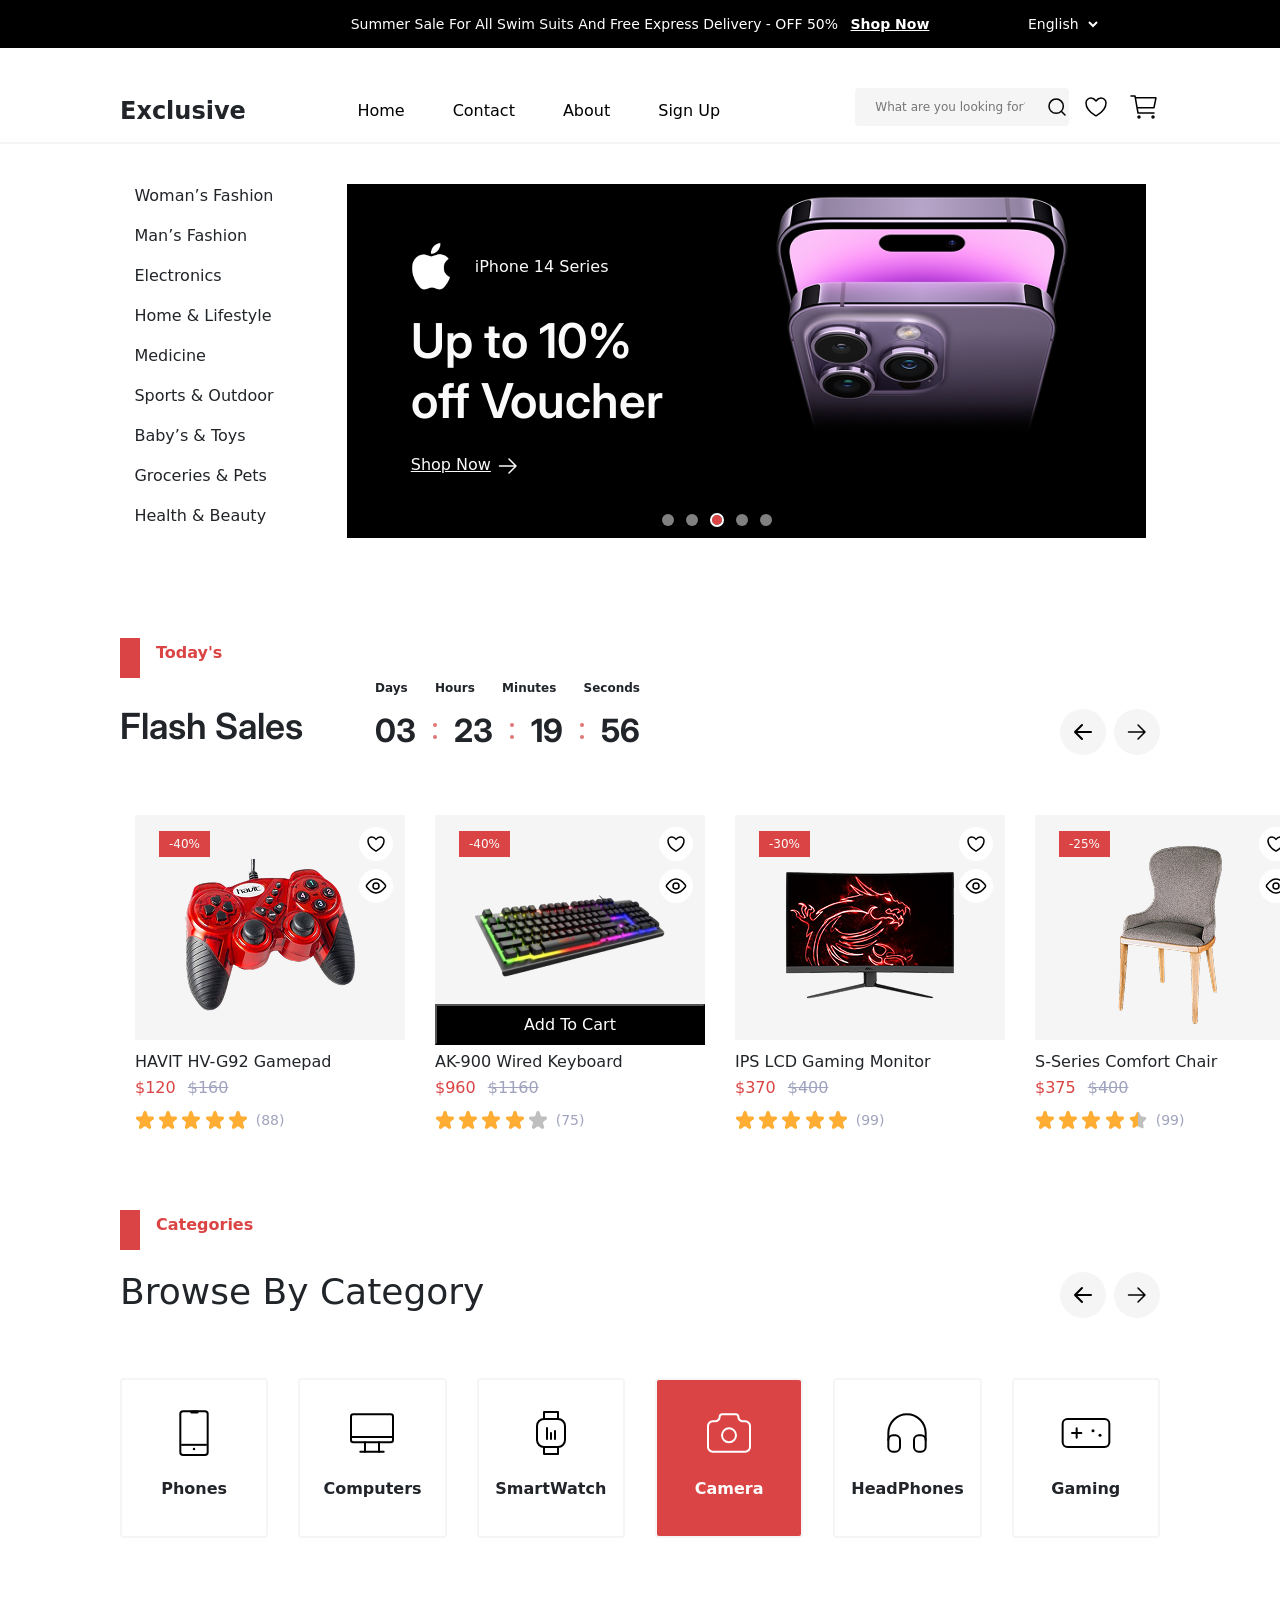
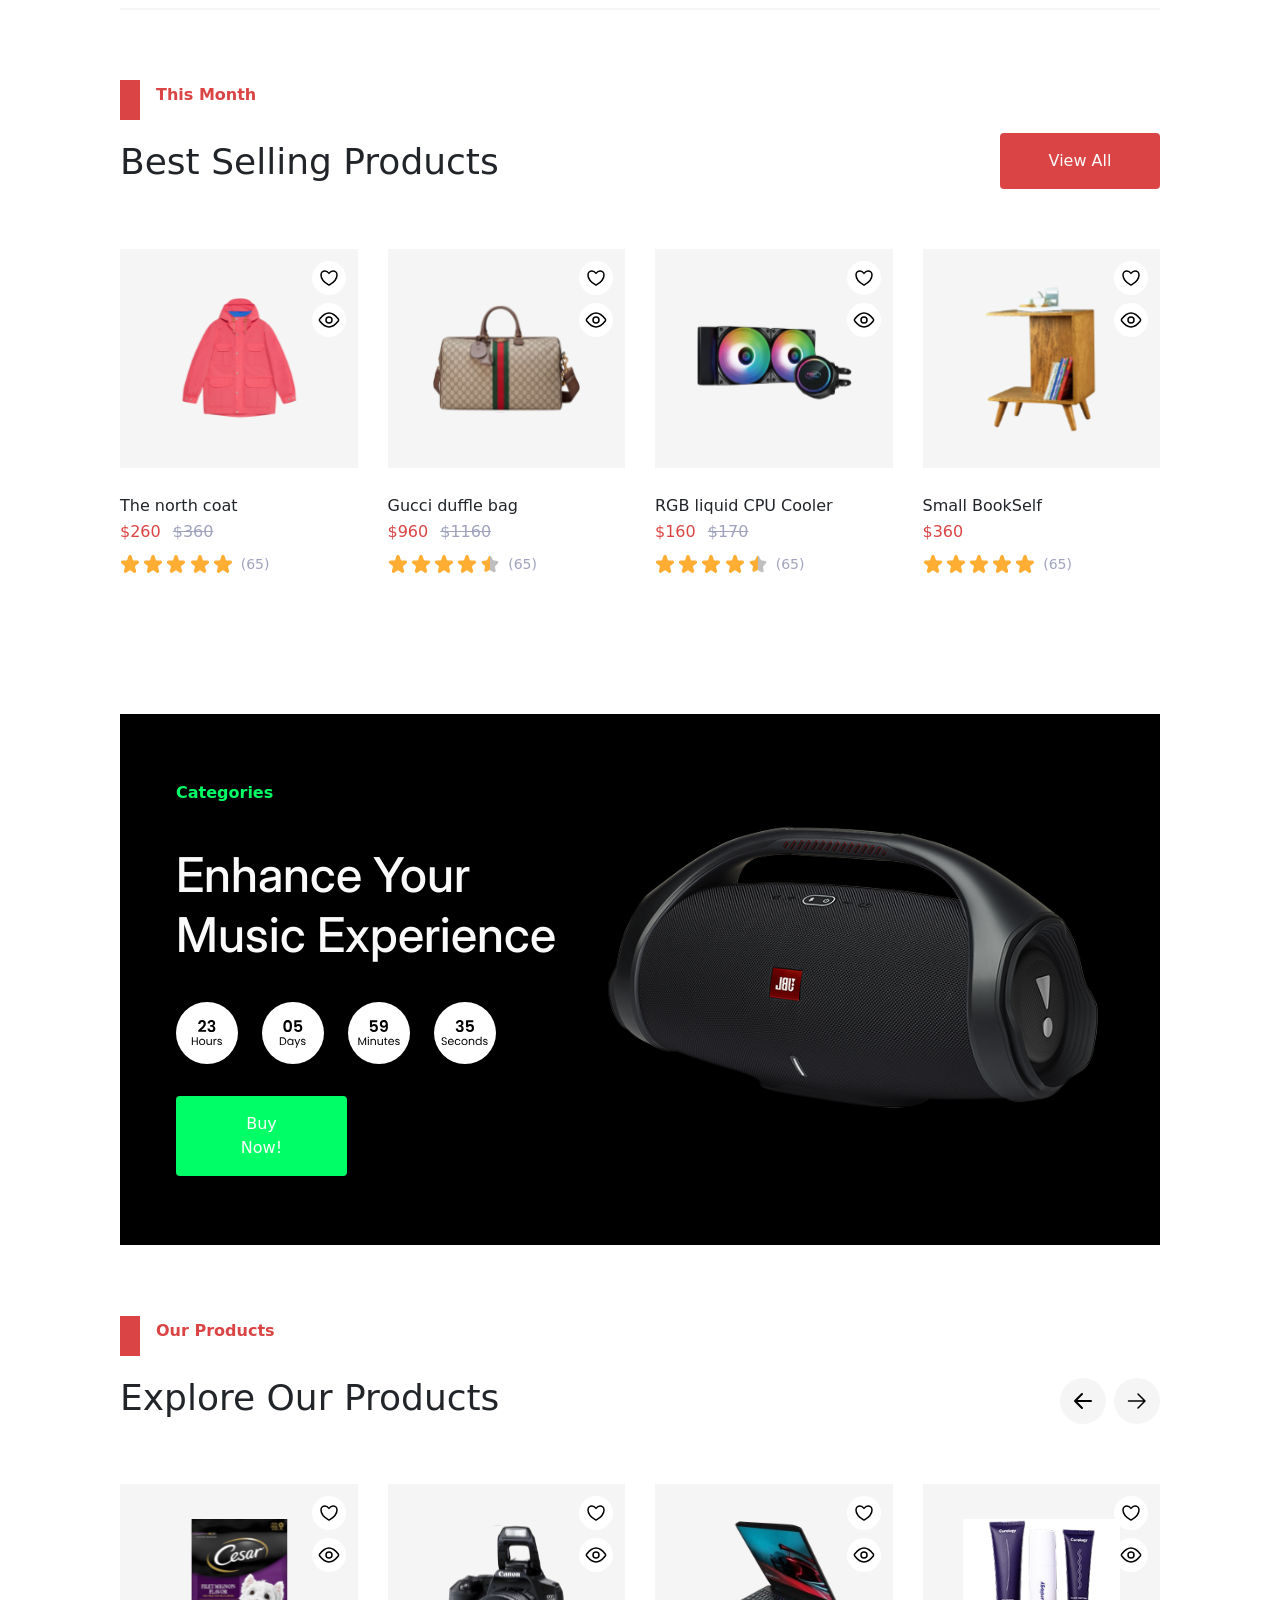
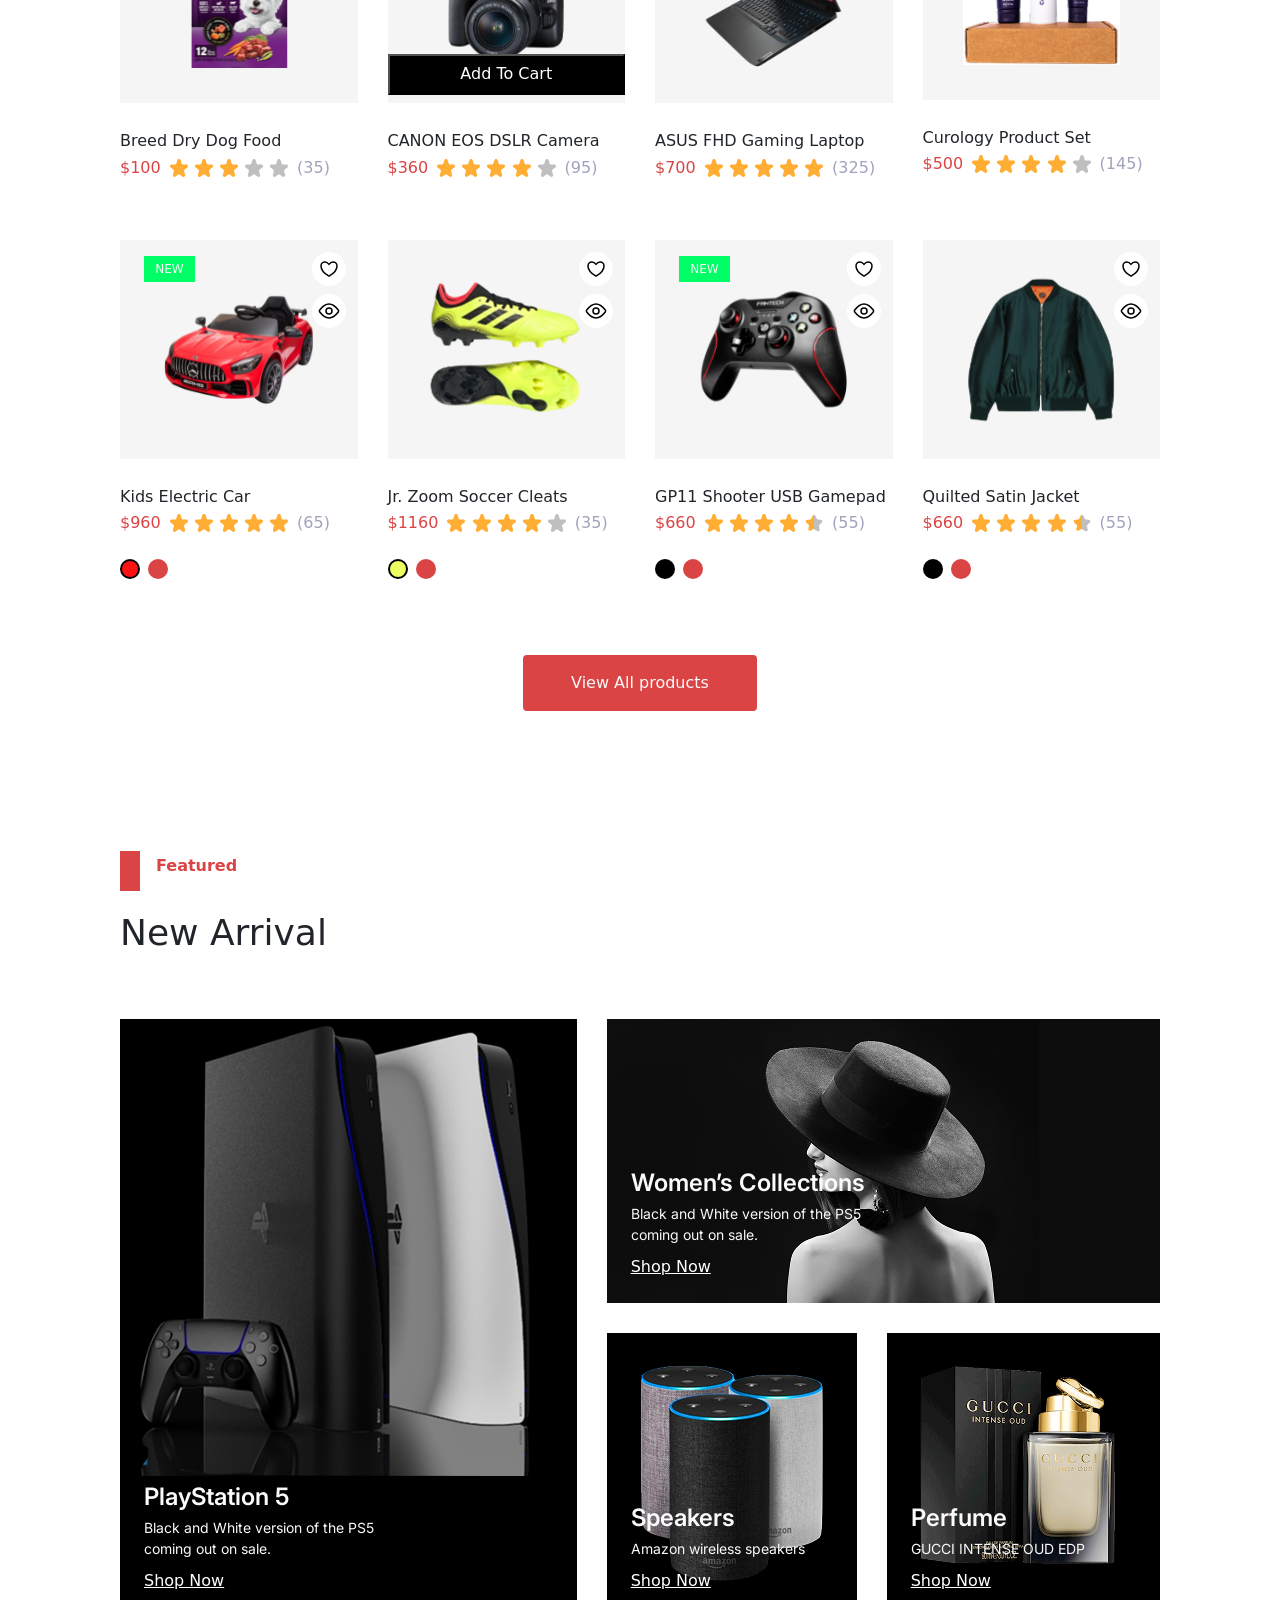
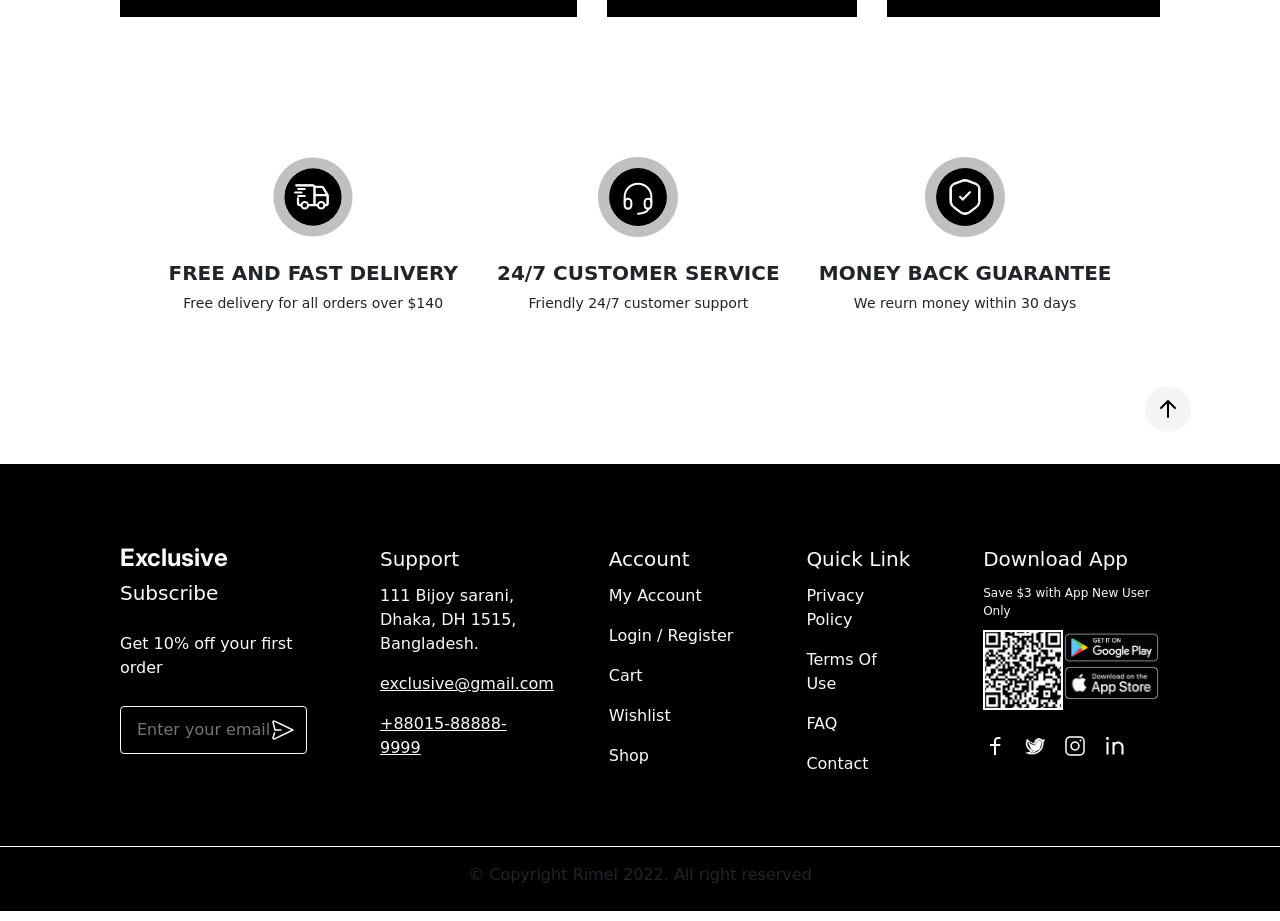
==== index.html @ bbfa6e8a "Init E-commerce Page" ====
<!DOCTYPE html>
<html lang="en">
<head>
  <meta charset="UTF-8">
  <meta name="viewport" content="width=device-width, initial-scale=1.0">
  <link rel="stylesheet" href="./styles/reset.css">
  <link rel="stylesheet" href="./styles/styles.css">
  <link rel="stylesheet" href="./styles/responsive.css">
   <link href="https://cdn.jsdelivr.net/npm/bootstrap@5.3.3/dist/css/bootstrap.min.css" rel="stylesheet" integrity="sha384-QWTKZyjpPEjISv5WaRU9OFeRpok6YctnYmDr5pNlyT2bRjXh0JMhjY6hW+ALEwIH" crossorigin="anonymous">
  <title>E-commerce</title>
</head>
<body>
  <!-- Header-->
 <header class="header">
  <!-- Header Box containing the promotion text and shop now link -->
 <div class="header__box">
  <p class="header__text">
    Summer Sale For All Swim Suits And Free Express Delivery - OFF 50% 
    <a href="#shopnow" class="hero__shop-now-link">Shop Now</a>
  </p>
</div>
<div class="dropdown">
    <select id="language-select" class="dropdown-select">
      <option value="english" selected>English</option>
      <option value="french">French</option>
      <option value="spanish">Spanish</option>
      <option value="german">German</option>
      <option value="italian">Italian</option>
    </select>
  </div>
   <!-- Header Bottom Box containing the navigation bar and buttons -->
  <div class="header__bottom-box">
     <!-- Navigation Bar with menu items -->
   <div class="navbar">
    <p class="navbar-header">Exclusive</p>
     <nav class="navbar__nav">
    <ul class="navbar__list">
      <li><a href="./index.html" class="navbar__link">Home</a></li>
      <li><a href="#contact" class="navbar__link">Contact</a></li>
     <li><a href="./about.html" class="navbar__link">About</a></li>
      <li><a href="#signup" class="navbar__link navbar__link--signup">Sign Up</a></li>
    </ul>
  </nav>
   </div>
   <!-- Nav Buttons (Search Bar, Wishlist, and Basket) -->
   <div class="nav-buttons">
  <div class="nav-buttons__search">
    <input type="text" placeholder="What are you looking for?" class="nav-buttons__search-input">
    <img src="./images/Home/search.svg" class="nav-buttons__search-icon" alt="search-icon" />
  </div>
  <div class="nav-buttons__icons">
   <a href="wishlist.html">
  <img src="./images/Home/Wishlist.svg" class="nav-buttons__wishlist-icon" alt="wishlist-icon" />
</a>
    <img src="./images/Home/basket.svg" class="nav-buttons__basket-icon" alt="basket-icon" />
  </div>
</div>
  </div>
  <!-- Dropdown Menu for mobile and ipad version -->
<div class="drop-menu">
 <ul class="navbar__list dropdown-list">
      <li><a href="#home" class="navbar__link dropdown-link">Home</a></li>
      <li><a href="#contact" class="navbar__link dropdown-link">Contact</a></li>
     <li><a href="about.html" class="navbar__link dropdown-link">About</a></li>
      <li><a href="#signup" class="navbar__link navbar__link--signup dropdown-link">Sign Up</a></li>
      <li><a href="wishlist.html">
  <img src="./images/Home/Wishlist.svg" class="nav-buttons__wishlist-icon" alt="wishlist-icon" />
</a></li>
    </ul>
</div>
</header>
<main>
    <!-- Hero Section -->
  <section class="hero-section">
     <!-- Sidebar with categories-Bootstrap -->
  <aside>
    <div class="categories-box">
<ul class="categories-list">
<li class="list-group-item"> Woman’s Fashion</li>
<li class="list-group-item">Man’s Fashion</li>
  <li class="list-group-item">Electronics</li>
  <li class="list-group-item">Home &amp; Lifestyle</li>
  <li class="list-group-item">Medicine</li>
   <li class="list-group-item">Sports &amp; Outdoor</li>
   <li class="list-group-item">Baby’s &amp; Toys</li>
    <li class="list-group-item">Groceries &amp; Pets</li>
    <li class="list-group-item">Health &amp; Beauty</li>
</ul>
</div>
  </aside>
   <!-- Hero Content-->
  <div class="hero-content">
     <!-- Hero Text Section -->
    <div class="hero-text">
      <div class="hero-subtitles">
        <img src="./images/Home/apple.svg" alt="apple" />
        <p>iPhone 14 Series</p>
      </div>
      <div class="hero-title">
        <h1>Up to 10% off Voucher</h1>
      </div>
      <div class="hero-button">
        <a href="#" class="shopping-link">Shop Now</a>
        <img src="./images/Home/write-arrow.svg" alt="right-arrow" />
      </div>
    </div>
     <!-- Hero Image Section -->
    <div class="hero-image">
      <img src="./images/Home/hero-img.png" alt="mobile-img" />
    </div>
    <img src="./images/Home/hero-icons.svg" alt="navigation-buttons"  class="hero-icons"/>
  </div>
  </section>
   <!-- flash-sales Section -->
<section class="flash-sales-section">
    <!-- Flash Sales Header Section -->
  <div class="flash-sales-header">
    <div class="section-titles">
<div class="section-title-box">
    <div class="section-title-elements">
      <div class="title-element-box">
      </div>
      <p>Today's</p>
    </div>
  </div>
<div class="flesh-section-title">
<h3>Flash Sales</h3>
 <!-- Timer Box -->
<div class="time-box">
  <ul class="time-set">
    <li>Days</li>
    <li>Hours</li>
    <li>Minutes</li>
    <li>Seconds</li>
  </ul>
   <!-- Countdown Numbers -->
  <div class="time-box-info-numbers">
  <div class="time-box-info-number">
    03
  </div>
  <div class="time-dots">
     <div class="dot"></div>
     <div class="dot"></div>
</div>
  <div class="time-box-info-number">
    23
  </div>
    <div class="time-dots">
     <div class="dot"></div>
     <div class="dot"></div>
</div>
  <div class="time-box-info-number">
    19
  </div>
    <div class="time-dots">
     <div class="dot"></div>
     <div class="dot"></div>
</div>
  <div class="time-box-info-number">
    56
  </div>
  </div>
</div>
  </div>
  </div>
   <!-- Navigation Buttons for Product Cards -->
  <div class="section-navigation">
    <div class="navigation-button">
      <img src="./images/Home/arrow-left.svg" alt="arrow-left" />
    </div>
    <div class="navigation-button">
      <img src="./images/Home/arrow-right.svg" alt="arrow-right" />
    </div>
  </div>
  </div>
  <!-- Flash Sales Product Cards -->
  <div class="flesh-sales-cards">
    <div class="wishlist-card">
      <div class="wishlist-images">
  <div class="card-icons">
        <img src="./images/Home/heart.svg" alt="heart-icon" />
        <img src="./images/Home/eye.svg" alt="eye-icon" />
      </div>
   <p class="card-label red-label">-40%</p>
      <img src="./images/Home/Gaming.png" alt="gamepad" class="wishlist-img"/>
    </div>
  <div class="card-text">
    <h5 class="product-name">HAVIT HV-G92 Gamepad</h5>
     <div class="product-prices">
          <p class="current-price">$120</p>
          <p class="old-price">$160</p>
        </div>
    <div class="rating-box">
          <div class="rating-stars">
          <img src="./images/Home/orange-star.svg" alt="orange-star" />
           <img src="./images/Home/orange-star.svg" alt="orange-star" />
            <img src="./images/Home/orange-star.svg" alt="orange-star" />
             <img src="./images/Home/orange-star.svg" alt="orange-star" />
              <img src="./images/Home/orange-star.svg" alt="orange-star" />
             </div>
             <div class="rating-num">
              <p>(88)</p>
             </div>
        </div>
  </div>
</div>
  <div class="wishlist-card">
          <div class="wishlist-images">
<div class="card-icons">
        <img src="./images/Home/heart.svg" alt="heart-icon" />
        <img src="./images/Home/eye.svg" alt="eye-icon" />
      </div>
      <p class="card-label red-label">-40%</p>
      <img src="./images/Home/keyboard.png" alt="keyboard" class="wishlist-img" />
      </div>
     <button class="card-button" type="button">Add To Cart</button>
  <div class="card-text">
    <h5 class="product-name">AK-900 Wired Keyboard</h5>
     <div class="product-prices">
          <p class="current-price">$960</p>
          <p class="old-price">$1160</p>
        </div>
    <div class="rating-box">
          <div class="rating-stars">
          <img src="./images/Home/orange-star.svg" alt="orange-star" />
           <img src="./images/Home/orange-star.svg" alt="orange-star" />
            <img src="./images/Home/orange-star.svg" alt="orange-star" />
             <img src="./images/Home/orange-star.svg" alt="orange-star" />
              <img src="./images/Home/grey-star.svg" alt="grey-star" />
             </div>
             <div class="rating-num">
              <p>(75)</p>
             </div>
        </div>
  </div>
</div>
  <div class="wishlist-card">
          <div class="wishlist-images">
<div class="card-icons">
        <img src="./images/Home/heart.svg" alt="heart-icon" />
        <img src="./images/Home/eye.svg" alt="eye-icon" />
      </div>
      <p class="card-label red-label">-30%</p>
      <img src="./images/Wishlist/tv.png" alt="tv" class="wishlist-img" />
      </div>
  <div class="card-text">
    <h5 class="product-name">IPS LCD Gaming Monitor </h5>
     <div class="product-prices">
          <p class="current-price">$370</p>
          <p class="old-price">$400</p>
        </div>
    <div class="rating-box">
          <div class="rating-stars">
          <img src="./images/Home/orange-star.svg" alt="orange-star" />
           <img src="./images/Home/orange-star.svg" alt="orange-star" />
            <img src="./images/Home/orange-star.svg" alt="orange-star" />
             <img src="./images/Home/orange-star.svg" alt="orange-star" />
              <img src="./images/Home/orange-star.svg" alt="orange-star" />  
             </div>
             <div class="rating-num">
              <p>(99)</p>
             </div>
        </div>
  </div>
</div>
<div class="wishlist-card">
          <div class="wishlist-images">
<div class="card-icons">
        <img src="./images/Home/heart.svg" alt="heart-icon" />
        <img src="./images/Home/eye.svg" alt="eye-icon" />
      </div>
      <p class="card-label red-label">-25%</p>
      <img src="./images/Home/chair.png" alt="chair" class="wishlist-img" />
      </div>
  <div class="card-text">
    <h5 class="product-name">S-Series Comfort Chair</h5>
     <div class="product-prices">
          <p class="current-price">$375</p>
          <p class="old-price">$400</p>
        </div>
    <div class="rating-box">
          <div class="rating-stars">
          <img src="./images/Home/orange-star.svg" alt="orange-star" />
           <img src="./images/Home/orange-star.svg" alt="orange-star" />
            <img src="./images/Home/orange-star.svg" alt="orange-star" />
             <img src="./images/Home/orange-star.svg" alt="orange-star" />
             <img src="./images/Home/star-half-filled.svg"  alt="half-orange"/>
             </div>
             <div class="rating-num">
              <p>(99)</p>
             </div>
        </div>
  </div>
</div>
 <div class="wishlist-card">
          <div class="wishlist-images">
<div class="card-icons">
        <img src="./images/Home/heart.svg" alt="heart-icon" />
        <img src="./images/Home/eye.svg" alt="eye-icon" />
      </div>
      <p class="card-label red-label">-25%</p>
      <img src="./images/Home/chair.png" alt="chair" class="wishlist-img" />
      </div>
  <div class="card-text">
    <h5 class="product-name">S-Series Comfort Chair</h5>
     <div class="product-prices">
          <p class="current-price">$375</p>
          <p class="old-price">$400</p>
        </div>
    <div class="rating-box">
          <div class="rating-stars">
          <img src="./images/Home/orange-star.svg" alt="orange-star" />
           <img src="./images/Home/orange-star.svg" alt="orange-star" />
            <img src="./images/Home/orange-star.svg" alt="orange-star" />
             <img src="./images/Home/orange-star.svg" alt="orange-star" />
             <img src="./images/Home/star-half-filled.svg"  alt="half-orange"/>
             </div>
             <div class="rating-num">
              <p>(99)</p>
             </div>
        </div>
  </div>
</div>
  </div>
</section>
<!-- Section categories  -->
<section class="categories section">
  <!-- Section Header -->
  <div class="section-header">
<div class="section-title-box">
    <div class="section-title-elements">
      <div class="title-element-box">
      </div>
      <p>Categories</p>
    </div>
    <h3>Browse By Category</h3>
  </div>
    <!-- Section Navigation-->
  <div class="section-navigation">
    <div class="navigation-button">
      <img src="./images/Home/arrow-left.svg" alt="arrow-left" />
    </div>
    <div class="navigation-button">
      <img src="./images/Home/arrow-right.svg" alt="arrow-right" />
    </div>
  </div>
  </div>
  <!-- Categories Container -->
  <div class="categories__container">
    <!-- Category Item: Phones -->
    <div class="categories__container-box">
      <img src="./images/Home/cellPhone.svg" alt="cellPhone" />
      <p>Phones</p>
    </div>
    <!-- Category Item: Computers -->
    <div class="categories__container-box">
      <img src="./images/Home/computer.svg" alt="computer" />
      <p>Computers</p>
    </div>
      <!-- Category Item: SmartWatch -->
    <div class="categories__container-box">
      <img src="./images/Home/smartWatch.svg" alt="SmartWatch" />
      <p>SmartWatch</p>
    </div>
     <!-- Category Item: Camera -->
    <div class="categories__container-box camera-box">
      <img src="./images/Home/camera.svg" alt="Camera" />
      <p>Camera</p>
    </div>
    <!-- Category Item: Headphones -->
    <div class="categories__container-box">
      <img src="./images/Home/headphone.svg" alt="HeadPhones" />
      <p>HeadPhones</p>
    </div>
      <!-- Category Item: Gaming -->
    <div class="categories__container-box">
      <img src="./images/Home/gamepad.svg" alt="Gaming" />
      <p>Gaming</p>
    </div>
  </div>
</section>
  <!-- Section Selling -->
<section class="selling-section section">
   <div class="section-header">
<div class="section-title-box">
    <div class="section-title-elements">
      <div class="title-element-box">
      </div>
      <p>This Month</p>
    </div>
    <h3>Best Selling Products</h3>
  </div>
    <!--Navigation of Section-->
  <div class="section-navigation">
   <button type="button" class="view-button button">View All</button>
  </div>
  </div>
    <!-- products-container -->
  <div class="products-container">
    <!-- products-card -->
    <div class="product-card">
      <div class="card-images">
      <div class="card-icons">
        <img src="./images/Home/heart.svg" alt="heart-icon" />
        <img src="./images/Home/eye.svg" alt="eye-icon" />
      </div>
      <img src="./images/Home/coat.svg" alt="red-coat" class="card-img"/>
      </div>
      <div class="card-text">
        <h5 class="product-name">The north coat</h5>
        <div class="product-prices">
          <p class="current-price">$260</p>
          <p class="old-price">$360</p>
        </div>
        <div class="rating-box">
          <div class="rating-stars">
          <img src="./images/Home/orange-star.svg" alt="orange-star" />
           <img src="./images/Home/orange-star.svg" alt="orange-star" />
            <img src="./images/Home/orange-star.svg" alt="orange-star" />
             <img src="./images/Home/orange-star.svg" alt="orange-star" />
              <img src="./images/Home/orange-star.svg" alt="orange-star" />
             </div>
             <div class="rating-num">
              <p>(65)</p>
             </div>
        </div>
      </div>
    </div>
    <!-- products-card -->
      <div class="product-card">
      <div class="card-images">
      <div class="card-icons">
        <img src="./images/Home/heart.svg" alt="heart-icon" />
        <img src="./images/Home/eye.svg" alt="eye-icon" />
      </div>
      <img src="./images/Home/bag.svg" alt="bag" class="card-img"/>
      </div>
      <div class="card-text">
        <h5 class="product-name">Gucci duffle bag</h5>
        <div class="product-prices">
          <p class="current-price">$960</p>
          <p class="old-price">$1160</p>
        </div>
        <div class="rating-box">
          <div class="rating-stars">
          <img src="./images/Home/orange-star.svg" alt="orange-star" />
           <img src="./images/Home/orange-star.svg" alt="orange-star" />
            <img src="./images/Home/orange-star.svg" alt="orange-star" />
             <img src="./images/Home/orange-star.svg" alt="orange-star" />
              <img src="./images/Home/star-half-filled.svg" alt="orange-star" />
             </div>
             <div class="rating-num">
              <p>(65)</p>
             </div>
        </div>
      </div>
    </div>
    <!-- products-card -->
      <div class="product-card">
      <div class="card-images">
      <div class="card-icons">
        <img src="./images/Home/heart.svg" alt="heart-icon" />
        <img src="./images/Home/eye.svg" alt="eye-icon" />
      </div>
      <img src="./images/Home/cooler.svg" alt="cooler" class="card-img"/>
      </div>
      <div class="card-text">
        <h5 class="product-name">RGB liquid CPU Cooler</h5>
        <div class="product-prices">
          <p class="current-price">$160</p>
          <p class="old-price">$170</p>
        </div>
        <div class="rating-box">
          <div class="rating-stars">
          <img src="./images/Home/orange-star.svg" alt="orange-star" />
           <img src="./images/Home/orange-star.svg" alt="orange-star" />
            <img src="./images/Home/orange-star.svg" alt="orange-star" />
             <img src="./images/Home/orange-star.svg" alt="orange-star" />
              <img src="./images/Home/star-half-filled.svg" alt="orange-star" />
             </div>
             <div class="rating-num">
              <p>(65)</p>
             </div>
        </div>
      </div>
    </div>
    <!-- products-card -->
      <div class="product-card">
      <div class="card-images">
      <div class="card-icons">
        <img src="./images/Home/heart.svg" alt="heart-icon" />
        <img src="./images/Home/eye.svg" alt="eye-icon" />
      </div>
      <img src="./images/Home/bookself.svg" alt="bookself" class="card-img"/>
      </div>
      <div class="card-text">
        <h5 class="product-name">Small BookSelf</h5>
        <div class="product-prices">
          <p class="current-price">$360</p>
        </div>
        <div class="rating-box">
          <div class="rating-stars">
          <img src="./images/Home/orange-star.svg" alt="orange-star" />
           <img src="./images/Home/orange-star.svg" alt="orange-star" />
            <img src="./images/Home/orange-star.svg" alt="orange-star" />
             <img src="./images/Home/orange-star.svg" alt="orange-star" />
              <img src="./images/Home/orange-star.svg" alt="orange-star" />
             </div>
             <div class="rating-num">
              <p>(65)</p>
             </div>
        </div>
      </div>
    </div>
  </div>
</section>
 <!-- Music Section -->
<section class="music-section section">
  <div class="music-box-content">
    <p>Categories</p>
    <h3>Enhance Your Music Experience</h3>
     <!-- Time -->
    <div class="time-container">
      <img src="./images/Home/hours.svg" alt="hours-icon" />
      <img src="./images/Home/days.svg" alt="days-icon" />
      <img src="./images/Home/minutes.svg" alt="minutes-icon" />
      <img src="./images/Home/seconds.svg" alt="seconds-icon" />
    </div>
    <button type="button" class="green-button button">Buy Now!</button>
  </div>
   <!-- Music Section image -->
  <div class="music-box-image">
      <img src="./images/Home/music.png" alt="music"/>
  </div>
</section>
 <!-- our-products-section-->
<section class="our-products-section section">
     <div class="section-header">
<div class="section-title-box">
    <div class="section-title-elements">
      <div class="title-element-box">
      </div>
      <p>Our Products</p>
    </div>
    <h3>Explore Our Products</h3>
  </div>
   <!-- Section Navigation-->
  <div class="section-navigation">
    <div class="navigation-button">
      <img src="./images/Home/arrow-left.svg" alt="arrow-left" />
    </div>
    <div class="navigation-button">
      <img src="./images/Home/arrow-right.svg" alt="arrow-right" />
    </div>
  </div>
  </div>
   <!-- Product Container-->
  <div class="products-container">
    <!-- Product Card-->
    <div class="product-card">
      <div class="card-images">
      <div class="card-icons">
        <img src="./images/Home/heart.svg" alt="heart-icon" />
        <img src="./images/Home/eye.svg" alt="eye-icon" />
      </div>
      <img src="./images/Home/cat-img.svg" alt="cat-img" class="card-img"/>
      </div>
      <div class="card-text">
        <h5 class="product-name">Breed Dry Dog Food</h5>
        <div class="card-info">
          <p class="current-price">$100</p>
        <div class="rating-box">
          <div class="rating-stars">
          <img src="./images/Home/orange-star.svg" alt="orange-star" />
           <img src="./images/Home/orange-star.svg" alt="orange-star" />
            <img src="./images/Home/orange-star.svg" alt="orange-star" />
             <img src="./images/Home/grey-star.svg" alt="grey-star" />
              <img src="./images/Home/grey-star.svg" alt="grey-star" />
             </div>
              <p class="product-rating-number">(35)</p>
        </div>
      </div>
      </div>
    </div>
     <!-- Product Card-->
     <div class="product-card camera-card">
      <div class="card-images">
      <div class="card-icons">
        <img src="./images/Home/heart.svg" alt="heart-icon" />
        <img src="./images/Home/eye.svg" alt="eye-icon" />
      </div>
      <img src="./images/Home/canon-camera.svg" alt="camera-img" class="card-img"/>
      </div>
        <button class="card-button" type="button">Add To Cart</button>
      <div class="card-text">
        <h5 class="product-name">CANON EOS DSLR Camera</h5>
        <div class="card-info">
          <p class="current-price">$360</p>
        <div class="rating-box">
          <div class="rating-stars">
          <img src="./images/Home/orange-star.svg" alt="orange-star" />
           <img src="./images/Home/orange-star.svg" alt="orange-star" />
            <img src="./images/Home/orange-star.svg" alt="orange-star" />
              <img src="./images/Home/orange-star.svg" alt="orange-star" />
              <img src="./images/Home/grey-star.svg" alt="grey-star" />
             </div>
              <p class="product-rating-number">(95)</p>
        </div>
      </div>
      </div>
    </div>
     <!-- Product Card-->
      <div class="product-card">
      <div class="card-images">
      <div class="card-icons">
        <img src="./images/Home/heart.svg" alt="heart-icon" />
        <img src="./images/Home/eye.svg" alt="eye-icon" />
      </div>
      <img src="./images/Home/asus-computer.svg" alt="asus-computer-img" class="card-img"/>
      </div>
      <div class="card-text">
        <h5 class="product-name">ASUS FHD Gaming Laptop</h5>
        <div class="card-info">
          <p class="current-price">$700</p>
        <div class="rating-box">
          <div class="rating-stars">
          <img src="./images/Home/orange-star.svg" alt="orange-star" />
           <img src="./images/Home/orange-star.svg" alt="orange-star" />
            <img src="./images/Home/orange-star.svg" alt="orange-star" />
           <img src="./images/Home/orange-star.svg" alt="orange-star" />
             <img src="./images/Home/orange-star.svg" alt="orange-star" />
             </div>
              <p class="product-rating-number">(325)</p>
        </div>
      </div>
      </div>
    </div>
     <!-- Product Card-->
    <div class="product-card">
      <div class="card-images">
      <div class="card-icons">
        <img src="./images/Home/heart.svg" alt="heart-icon" />
        <img src="./images/Home/eye.svg" alt="eye-icon" />
      </div>
      <img src="./images/Home/products-set.jpg" alt="products-set" class="card-img"/>
      </div>
      <div class="card-text">
        <h5 class="product-name">Curology Product Set </h5>
        <div class="card-info">
          <p class="current-price">$500</p>
        <div class="rating-box">
          <div class="rating-stars">
          <img src="./images/Home/orange-star.svg" alt="orange-star" />
           <img src="./images/Home/orange-star.svg" alt="orange-star" />
            <img src="./images/Home/orange-star.svg" alt="orange-star" />
               <img src="./images/Home/orange-star.svg" alt="orange-star" />
              <img src="./images/Home/grey-star.svg" alt="grey-star" />
             </div>
              <p class="product-rating-number">(145)</p>
        </div>
      </div>
      </div>
    </div>
     <!-- Product Card-->
  <div class="product-card">
      <div class="card-images">
      <div class="card-icons">
        <img src="./images/Home/heart.svg" alt="heart-icon" />
        <img src="./images/Home/eye.svg" alt="eye-icon" />
      </div>
      <div class="card-label">NEW</div>
      <img src="./images/Home/car.svg" alt="kids car" class="card-img"/>
      </div>
      <div class="card-text">
        <h5 class="product-name">Kids Electric Car </h5>
        <div class="card-info">
          <p class="current-price">$960</p>
        <div class="rating-box">
          <div class="rating-stars">
          <img src="./images/Home/orange-star.svg" alt="orange-star" />
           <img src="./images/Home/orange-star.svg" alt="orange-star" />
            <img src="./images/Home/orange-star.svg" alt="orange-star" />
               <img src="./images/Home/orange-star.svg" alt="orange-star" />
                <img src="./images/Home/orange-star.svg" alt="orange-star" />
             </div>
              <p class="product-rating-number">(65)</p>
        </div>
      </div>
      </div>
       <div class="card-circles">
<div class="primary-red-circle circle" ></div>
<div class="red-circle circle" ></div>
      </div>
    </div>
     <!-- Product Card-->
 <div class="product-card">
      <div class="card-images">
      <div class="card-icons">
        <img src="./images/Home/heart.svg" alt="heart-icon" />
        <img src="./images/Home/eye.svg" alt="eye-icon" />
      </div>
      <img src="./images/Home/boots.svg" alt="products-set" class="card-img"/>
      </div>
      <div class="card-text">
        <h5 class="product-name">Jr. Zoom Soccer Cleats </h5>
        <div class="card-info">
          <p class="current-price">$1160</p>
        <div class="rating-box">
          <div class="rating-stars">
          <img src="./images/Home/orange-star.svg" alt="orange-star" />
           <img src="./images/Home/orange-star.svg" alt="orange-star" />
            <img src="./images/Home/orange-star.svg" alt="orange-star" />
               <img src="./images/Home/orange-star.svg" alt="orange-star" />
              <img src="./images/Home/grey-star.svg" alt="grey-star" />
             </div>
              <p class="product-rating-number">(35)</p>
        </div>
      </div>
      </div>
       <div class="card-circles">
<div class="yellow-circle circle" ></div>
<div class="red-circle circle" ></div>
      </div>
    </div>
     <!-- Product Card-->
<div class="product-card">
      <div class="card-images">
      <div class="card-icons">
        <img src="./images/Home/heart.svg" alt="heart-icon" />
        <img src="./images/Home/eye.svg" alt="eye-icon" />
      </div>
        <div class="card-label">NEW</div>
      <img src="./images/Home/game-shooter.svg" alt="game-shooter" class="card-img"/>
      </div>
      <div class="card-text">
        <h5 class="product-name">GP11 Shooter USB Gamepad</h5>
        <div class="card-info">
          <p class="current-price">$660</p>
        <div class="rating-box">
          <div class="rating-stars">
          <img src="./images/Home/orange-star.svg" alt="orange-star" />
           <img src="./images/Home/orange-star.svg" alt="orange-star" />
            <img src="./images/Home/orange-star.svg" alt="orange-star" />
               <img src="./images/Home/orange-star.svg" alt="orange-star" />
              <img src="./images/Home/star-half-filled.svg" alt="half-orange-star" />
             </div>
              <p class="product-rating-number">(55)</p>
        </div>
      </div>
      </div>
      <div class="card-circles">
<div class="black-circle circle" ></div>
<div class="red-circle circle" ></div>
      </div> 
    </div>
       <!-- Product Card-->
 <div class="product-card">
      <div class="card-images">
      <div class="card-icons">
        <img src="./images/Home/heart.svg" alt="heart-icon" />
        <img src="./images/Home/eye.svg" alt="eye-icon" />
      </div>
      <img src="./images/Home/jacket.svg" alt="jacket" class="card-img"/>
      </div>
      <div class="card-text">
        <h5 class="product-name">Quilted Satin Jacket </h5>
        <div class="card-info">
          <p class="current-price">$660</p>
        <div class="rating-box">
          <div class="rating-stars">
          <img src="./images/Home/orange-star.svg" alt="orange-star" />
           <img src="./images/Home/orange-star.svg" alt="orange-star" />
            <img src="./images/Home/orange-star.svg" alt="orange-star" />
               <img src="./images/Home/orange-star.svg" alt="orange-star" />
              <img src="./images/Home/star-half-filled.svg" alt="halt-grey-star" />
             </div>
              <p class="product-rating-number">(55)</p>
        </div>
      </div>
      </div>
      <div class="card-circles">
<div class="black-circle circle" ></div>
<div class="red-circle circle" ></div>
      </div>
    </div>
  </div>
   <button class="products-button button" type="button">View All products</button>
</section>
 <!-- new-arrivals Section-->
<section class="new-arrivals section">
    <div class="section-header">
<div class="section-title-box">
    <div class="section-title-elements">
      <div class="title-element-box">
      </div>
      <p>Featured</p>
    </div>
    <h3>New Arrival</h3>
  </div>
  </div>
   <!-- new-arrivals Container-->
  <div class="new-arrivals-container">
     <!-- First Image-->
<div class="first-image">
  <img src="./images/Home/placestation.png" alt="placestation" class="arrival-image"/>
<div class="image-text">
  <h5>PlayStation 5</h5>
  <p>Black and White version of the PS5 coming out on sale.</p>
  <a href="#">Shop Now</a>
</div>
</div>
 <!-- Second Image-->
<div class="second-image">
  <img src="./images/Home/attractive-woman.png" alt="woman-image"  class="arrival-image"/>
<div class="image-text">
  <h5>Women’s Collections</h5>
  <p>Black and White version of the PS5 coming out on sale.</p>
  <a href="#">Shop Now</a>
</div>
</div>
 <!-- Third Image-->
<div class="third-image">
<img src="images/Home/amazon.png" alt="speaker" class="arrival-image" />
<div class="image-text">
  <h5>Speakers</h5>
  <p>Amazon wireless speakers</p>
  <a href="#">Shop Now</a>
</div>
</div>
 <!-- Fourth Image-->
<div class="fourth-image">
<img src="./images/Home/gucci.png" alt="gucci-products" class="arrival-image" />
<div class="image-text">
  <h5>Perfume</h5>
  <p>GUCCI INTENSE OUD EDP</p>
  <a href="#">Shop Now</a>
</div>
</div>
  </div>
</section>
 <!-- service-features Section-->
  <section class="service-features">
     <!-- Service Box-->
    <div class="service-box">
  <img src="./images/Home/Services.svg" alt="car-icon" class="service-box__icon"/>
  <div class="service-box__text">
    <h4 class="service-box__title">FREE AND FAST DELIVERY</h4>
    <p class="service-box__description">Free delivery for all orders over $140</p>
  </div>
</div>
    <!-- Service Box-->
<div class="service-box">
  <img src="./images/Home/support.svg" alt="car-icon" class="service-box__icon"/>
  <div class="service-box__text">
    <h4 class="service-box__title">24/7 CUSTOMER SERVICE</h4>
    <p class="service-box__description">Friendly 24/7 customer support</p>
  </div>
</div>
    <!-- Service Box-->
<div class="service-box">
  <img src="./images/Home/guaranty-icon.svg" alt="car-icon" class="service-box__icon"/>
  <div class="service-box__text">
    <h4 class="service-box__title">MONEY BACK GUARANTEE</h4>
    <p class="service-box__description">We reurn money within 30 days</p>
  </div>
</div>
  </section>
      <!-- Service Navigation-->
  <div class="navigation-button service-button">
    <img src="./images/Home/arrow-up.svg" alt="arrow-up" />
  </div>
</main>
    <!-- Footer-->
  <footer class="footer">
    <div class="footer-top-container">
<div class="subscribe-box footer-column">
  <h6>Exclusive</h6>
  <p class="subscribe">Subscribe</p>
  <p class="discount">Get 10% off your first order</p>
  <div class="input-container">
  <input type="email" placeholder="Enter your email" class="input-with-icon">
  <img src="./images/Home/icon-send.svg" alt="arrow-icon" class="input-icon">
</div>

</div>
<div class="support-box footer-column">
  <p class="footer-column-title">Support</p>
     <ul class="account-list">
    <li class="contact-info">111 Bijoy sarani, Dhaka,  DH 1515, Bangladesh.</li>
    <li><a href="mailto:exclusive@gmail.com" target="_blank" class="contact-info">exclusive@gmail.com</a></li>
    <li><a href="tel:+88015-88888-9999" target="_blank" class="contact-info">+88015-88888-9999</a></li>
</ul>
  </div>
<div class="footer-column">
    <p class="footer-column-title">Account</p>
    <ul class="account-list">
    <li>My Account</li>
    <li>Login / Register</li>
    <li>Cart</li>
    <li>Wishlist</li>
    <li>Shop</li>

  </ul>
</div>
<div class="footer-column">
    <p class="footer-column-title">Quick Link</p>
      <ul class="account-list">
    <li>Privacy Policy</li>
    <li>Terms Of Use</li>
    <li>FAQ</li>
    <li>Contact</li>
  </ul>
</div>
<div class="footer-column">
  <div class="account-list">
    <p class="footer-column-title">Download App</p>
    <p class="footer-save">Save $3 with App New User Only</p>
    <div class="apps-container">
      <img src="./images/Home/Qr-Code.svg" alt="qr-code" />
      <div class="apps-box">
        <img src="./images/Home/GooglePlay.svg" alt="app-store" />
        <img src="./images/Home/AppStore.svg" alt="app-store" />
      </div>
    </div>
   <div class="social-icons">
  <a href="https://www.facebook.com" target="_blank">
    <img src="./images/Home/Icon-Facebook.svg" alt="facebook" />
  </a>
  <a href="https://www.twitter.com" target="_blank">
    <img src="./images/Home/Icon-Twitter.svg" alt="twitter" />
  </a>
  <a href="https://www.instagram.com" target="_blank">
    <img src="./images/Home/icon-instagram.svg" alt="instagram" />
  </a>
  <a href="https://www.linkedin.com" target="_blank">
    <img src="./images/Home/Icon-Linkedin.svg" alt="linkedin" />
  </a>
</div>

  </div>
</div>
    </div>
    <div class="footer-bottom-container">
      <p>&copy; Copyright Rimel 2022. All right reserved</p>
    </div>
  </footer>
  <script src="https://cdn.jsdelivr.net/npm/bootstrap@5.3.3/dist/js/bootstrap.bundle.min.js" integrity="sha384-YvpcrYf0tY3lHB60NNkmXc5s9fDVZLESaAA55NDzOxhy9GkcIdslK1eN7N6jIeHz" crossorigin="anonymous"></script>
</body>
</html>
---- styles/styles.css ----
@import url('https://fonts.googleapis.com/css2?family=Poppins:ital,wght@0,100;0,200;0,300;0,400;0,500;0,600;0,700;0,800;0,900;1,100;1,200;1,300;1,400;1,500;1,600;1,700;1,800;1,900&display=swap');
@import url('https://fonts.googleapis.com/css2?family=Inter:ital,opsz,wght@0,14..32,100..900;1,14..32,100..900&display=swap');

* {
  margin: 0;
  padding: 0;
  box-sizing: border-box;
}

html {
  font-size: 62.5%;
}

:root {
  --primary-color: #ffff;
  --color-light: #FAFAFA;
  --secondary-color: #DB4444;
  --color-red: #FB1314;
  --color-hover: #E07575;
  --color-black: #000;
  --color-dark: #0D0D0D;
  --color-grey: #F5F5F5;
  --color-grey-secondary: #A0A3BD;
  --color-green: #00FF66;
  --color-yellow: #EEFF61;
  --border-radius: 4px;
  --small-gap: 8px;
  --font-medium-size: 1.6rem;
  --font-large-size: 2.4rem;
  --medium-space: 1.6rem;
  --large-space: 2.4rem;
  --extra-large-space: 4.8rem;
}

body {
  max-width: 144rem;
  width: 100%;
  font-family: "Poppins", sans-serif;
  margin: 0 auto;
  box-sizing: border-box;
}

.section {
  max-width: 117rem;
  width: 81.25%;
  margin: 0 auto;
}

.button {
  padding: var(--medium-space) var(--extra-large-space);
  font-weight: 500;
  font-size: var(--font-medium-size);
  color: var(--color-light);
  background-color: var(--secondary-color);
  border: none;
  border-radius: var(--border-radius);
  cursor: pointer;
  transition: all 0.3s ease-out;
}

.button:hover {
  filter: brightness(0.85);
}

/*header */
.header {
  width: 100%;
  display: flex;
  flex-direction: column;
  border-bottom: 2px solid var(--color-grey);
  position: relative;
}

.header__box {
  height: 4.8rem;
  display: flex;
  justify-content: center;
  padding-top: 1.2rem;
  font-size: 1.4rem;
  background-color: var(--color-black);
}

.header__box p {
  line-height: 2.1rem;
  color: var(--primary-color);
}

.hero__shop-now-link {
  line-height: 2.4rem;
  font-weight: 600;
  color: var(--primary-color);
  margin-left: 8px;
}

.dropdown-select {
  background-color: var(--color-black);
  border: none;
  color: var(--primary-color);
  display: flex;
  align-items: center;
  position: absolute;
  margin-left: 80%;
  top: -3.6rem;
  height: 2.4rem;
  font-size: 1.4rem;
}

.header__bottom-box {
  width: 81.25%;
  margin: 0 auto;
  display: flex;
  justify-content: space-between;
  padding-top: 4rem;
  padding-bottom: var(--medium-space);
}

.navbar {
  width: 57.7%;
  height: 3.8rem;
}

.navbar-header {
  font-size: 2.4rem;
  font-weight: bold;
}

.navbar__list {
  display: flex;
  gap: var(--extra-large-space);
}

.navbar__link {
  font-size: var(--font-medium-size);
  text-decoration: none;
  color: var(--color-black);
}

.nav-buttons {
  width: 29.3%;
  display: flex;
  align-items: center;
  justify-content: space-between;
}

.nav-buttons__search {
  width: 70%;
  background-color: var(--color-grey);
  border-radius: var(--border-radius);
  position: relative;
  height: 100%;
  padding-left: 2rem;
  padding-right: 1.2rem;
  display: flex;
  align-items: center;
  cursor: pointer;
}

.nav-buttons__search-input {
  height: 2.4rem;
  font-size: 1.2rem;
  border: none;
  background-color: var(--color-grey);
}

.nav-buttons__search-icon {
  position: absolute;
  top: 50%;
  right: 0;
  transform: translateY(-50%);
  width: 2.4rem;
  height: auto;
}

.nav-buttons__icons {
  display: flex;
  gap: var(--medium-space);
}

.drop-menu {
  display: none;
  position: absolute;
  right: 0%;
  width: 70%;
  z-index: 100;
}

/*aside*/
.hero-section {
  width: 79%;
  margin: 0 auto;
  display: grid;
  grid-template-columns: 19% 79%;
  gap: 2%;
  margin-bottom: 10rem;
  margin-top: 4rem;
}

.categories-list {
  display: flex;
  flex-direction: column;
  gap: var(--medium-space);
  font-size: var(--font-medium-size);
  padding: 0;
  width: 100%;
}

.list-group-item {
  display: flex;
  gap: 5.1rem;
  cursor: pointer;
}

.dropdown-icon {
  margin-left: 2rem;
}

.hero-content {
  background-color: var(--color-black);
  display: grid;
  grid-template-columns: 40% 56%;
  gap: 4%;
  position: relative;
}

.hero-text {
  padding-top: 5.8rem;
  padding-left: 6.4rem;
  color: var(--color-light);
  font-size: var(--font-medium-size);
  line-height: 2.4rem;
}

.hero-subtitles {
  display: flex;
  align-items: center;
  gap: var(--large-space);
}

.hero-subtitles p {
  margin: 0;
}

.hero-image img {
  width: 100%;
}

.hero-title h1 {
  font-family: 'Inter', sans-serif;
  font-size: 4.8rem;
  line-height: 6rem;
  font-weight: 600;
  letter-spacing: 4%;
  margin-top: 2rem;
  margin-bottom: 2.2rem;
}

.shopping-link {
  color: var(--color-light);
}

.hero-icons {
  position: absolute;
  left: 39.5%;
  bottom: 1.1rem;
}

/*Flash Sales */
.flash-sales-section {
  display: flex;
  flex-direction: column;
  margin-left: auto;
}

.section-titles {
  display: flex;
  flex-direction: column;
  justify-content: space-between;
}

.flash-sales-header {
  width: 81.25%;
  margin: 0 auto;
  display: grid;
  grid-template-columns: 1fr 1fr;
  margin-bottom: 6rem;
  font-weight: 600;
}

.time-box {
  display: flex;
  flex-direction: column;
}

.time-dots {
  display: flex;
  flex-direction: column;
  gap: var(--small-gap);
  justify-content: center;
}

.dot {
  width: 4px;
  height: 4px;
  border-radius: 50%;
  background-color: var(--color-hover);
}

.flesh-section-title {
  display: flex;
  justify-content: space-between;
  align-items: flex-end;
}

.flesh-section-title h3 {
  font-size: 3.6rem;
  line-height: 4.8rem;
  font-weight: 600;
  font-family: 'Inter';
  margin-top: var(--large-space);
}

.time-box-info {
  display: flex;
  flex-direction: column;
}

.time-set,
.time-box-info-numbers {
  display: flex;
  justify-content: space-between;
}

.time-box-info-numbers {
  gap: 1.7rem;
}

.time-set {
  padding: 0;
  text-align: center;
}

.time-set li {
  font-size: 1.2rem;
  line-height: 1.8rem;
}

.time-box-info-number {
  font-size: 3.2rem;
  font-weight: 700;
  font-family: "Inter", sans-serif;
  letter-spacing: 4%;
  padding: 0;
}

.flesh-sales-cards {
  display: grid;
  grid-template-columns: repeat(5, 27rem);
  gap: 3rem;
  max-width: 131rem;
  margin-left: 13.5rem;
  overflow: hidden;
}

/*categories*/
.categories {
  display: flex;
  flex-direction: column;
  margin-top: 8rem;
  margin-bottom: 7rem;
  border-bottom: 2px solid var(--color-grey);
}

.section-header {
  display: grid;
  grid-template-columns: 1fr 1fr;
  margin-bottom: 6rem;
  font-weight: 600;
  width: 100%;
}

.section-title-elements {
  height: 4rem;
  display: flex;
  align-items: center;
}

.section-title-elements p {
  font-size: var(--font-medium-size);
  color: var(--secondary-color);
}

.title-element-box {
  width: 2rem;
  height: 4rem;
  margin-right: var(--medium-space);
  background-color: var(--secondary-color);
}

.section-title-box h3 {
  font-size: 3.6rem;
  margin-top: 2rem;
}

.section-navigation {
  display: flex;
  gap: var(--small-gap);
  align-items: flex-end;
  justify-content: flex-end;
}

.navigation-button {
  width: 4.6rem;
  height: 4.6rem;
  border-radius: 50%;
  background-color: var(--color-grey);
  display: flex;
  align-items: center;
  justify-content: center;
  cursor: pointer;
  transition: all 0.3s ease;
}

.navigation-button:hover {
  filter: brightness(0.8);
}

.categories__container {
  display: grid;
  grid-template-columns: repeat(6, 1fr);
  gap: 3rem;
  font-weight: 600;
}

.categories__container-box {
  border: 2px solid var(--color-grey);
  padding-top: 2.5rem;
  padding-bottom: 2.5rem;
  display: flex;
  flex-direction: column;
  align-items: center;
  gap: var(--medium-space);
  font-size: var(--font-medium-size);
  margin-bottom: 7rem;
  cursor: pointer;
  transition: all 0.3s ease-out;
  border-radius: var(--border-radius);
}

.categories__container-box:hover {
  transform: scale(1.05);
}

.camera-box {
  background-color: var(--secondary-color);
  color: var(--primary-color);
}

/*Selling Section */
.selling-section {
  margin-bottom: 14rem;
}

.view-button {
  width: 16rem;
}

.products-container {
  display: grid;
  grid-template-columns: repeat(4, 1fr);
  column-gap: 3rem;
  row-gap: 6rem;
}

.product-card {
  border-radius: var(--border-radius);
  position: relative;
  cursor: pointer;
  transition: all 0.3s ease-in;
  display: flex;
  flex-direction: column;
  gap: var(--medium-space);
}

.product-card:hover {
  transform: scale(1.03);
}

.rating-stars img {
  width: 2rem;
  height: 2rem;
}

.card-images {
  background-color: var(--color-grey);
  display: flex;
  justify-content: center;
  align-items: center;
  padding: 3.5rem 4rem;
}

.wishlist-images {
  background-color: var(--color-grey);
  display: flex;
  justify-content: center;
  align-items: center;
  padding: 1.5rem 4rem;
}

.card-icons {
  position: absolute;
  display: flex;
  flex-direction: column;
  gap: var(--small-gap);
  width: 3.4rem;
  top: 1.2rem;
  right: 1.2rem;
}

.card-text {
  display: flex;
  flex-direction: column;
  font-weight: 500;
  margin-top: 1.2rem;
}

.product-name {
  font-size: var(--font-medium-size);
}

.product-prices {
  display: flex;
  gap: 1.2rem;
  font-size: var(--font-medium-size);
}

.current-price {
  color: var(--secondary-color);
}

.old-price {
  color: var(--color-grey-secondary);
  text-decoration: line-through;
}

.rating-box {
  display: flex;
  gap: var(--small-gap);
  height: 2rem;
}

.rating-stars img {
  width: 2rem;
  height: 2rem;
}

.rating-num p {
  font-size: 1.4rem;
  color: var(--color-grey-secondary);
}

/*music-section*/
.music-section {
  background-color: var(--color-black);
  padding: 6.9rem 4.4rem 6.9rem 5.6rem;
  display: flex;
  gap: 2.7rem;
}

.music-box-content {
  display: flex;
  flex-direction: column;
  gap: 3.2rem;
  width: 41.5%;
}

.music-box-content h3 {
  color: var(--color-light);
  font-family: 'Inter', sans-serif;
  font-size: 4.8rem;
  line-height: 6rem;
}

.music-box-content p {
  color: var(--color-green);
  font-size: var(--font-medium-size);
  line-height: 2rem;
  font-weight: 600;
}

.time-container {
  display: flex;
  gap: var(--large-space);
}

.music-box-image {
  width: 56%;
}

.music-box-image img {
  width: 100%;
}

.green-button {
  width: 17.1rem;
  background-color: var(--color-green);
}

/*our-products-section */
.our-products-section {
  margin-top: 7.1rem;
  margin-bottom: 14rem;
  display: flex;
  flex-direction: column;
  align-items: center;
}

.card-info {
  display: flex;
  height: 2.4rem;
  font-size: var(--font-medium-size);
  gap: var(--small-gap);
}

.product-rating-number {
  color: var(--color-grey-secondary);
}

.camera-card {
  padding-bottom: 0;
  position: relative;
}

.card-button {
  width: 100%;
  height: 4.1rem;
  font-size: var(--font-medium-size);
  font-weight: 500;
  color: var(--primary-color);
  position: absolute;
  bottom: 8.5rem;
  background-color: var(--color-black);
  cursor: pointer;
}

.black-button {
  top: 20rem;
}

.card-label {
  background-color: var(--color-green);
  width: 5.1rem;
  height: 2.6rem;
  font-size: 1.2rem;
  color: var(--color-light);
  position: absolute;
  top: var(--medium-space);
  left: var(--large-space);
  display: flex;
  align-items: center;
  justify-content: center;
}

.red-label {
  background-color: var(--secondary-color);
}

.products-button {
  max-width: 23.4rem;
  margin-top: 7.6rem;
}

.card-circles {
  margin-top: 0.8rem;
  display: flex;
  align-items: center;
  gap: var(--small-gap);
}

.circle {
  width: 2rem;
  height: 2rem;
  border-radius: 50%;
}

.red-circle {
  background-color: var(--secondary-color);
}

.primary-red-circle {
  background-color: var(--color-red);
  border: 2px solid var(--color-black);
}

.black-circle {
  background-color: var(--color-black);
}

.yellow-circle {
  background-color: var(--color-yellow);
  border: 2px solid var(--color-black);
}

/*new-arrivals */
.new-arrivals-container {
  display: grid;
  grid-template-columns: repeat(4, 1fr);
  grid-template-rows: repeat(2, 1fr);
  gap: 3rem;
}

.first-image {
  grid-column: 1 / 3;
  grid-row: 1 / 3;
  background-color: var(--color-black);
  position: relative;
}

.first-image img {
  width: 100%;
}

.second-image {
  grid-column: span 2 / span 4;
  grid-column-start: 3;
  position: relative;
  background-color: var(--color-dark);
}

.third-image {
  grid-column-start: 3;
  grid-row-start: 2;
  background-color: var(--color-black);
  padding: 3rem;
  position: relative;
}

.fourth-image {
  grid-column: span 3 / span 4;
  grid-row-start: 2;
  padding: 3rem;
  background-color: var(--color-black);
  position: relative;
}

.arrival-image {
  display: flex;
  justify-content: center;
  align-items: center;
}

.image-text {
  position: absolute;
  max-width: 24.2rem;
  left: var(--large-space);
  bottom: var(--large-space);
  display: flex;
  flex-direction: column;
  color: var(--color-light);
}

.image-text h5 {
  font-size: 2.4rem;
  letter-spacing: 3%;
  font-weight: 600;
  font-family: 'Inter', sans-serif;
}

.image-text p {
  font-size: 1.4rem;
  line-height: 2.1rem;
  font-family: 'Inter', sans-serif;
}

.image-text a {
  color: var(--primary-color);
  font-size: var(--font-medium-size);
  line-height: 2.4rem;
  font-weight: 500;
}

/*service features */
.service-features {
  max-width: 94.3rem;
  width: 90%;
  display: flex;
  justify-content: space-between;
  margin: 0 auto;
  margin-top: 14rem;
}

.service-box {
  display: flex;
  flex-direction: column;
  align-items: center;
  gap: 2.4rem;
}

.service-box img {
  width: 8rem;
  height: 8rem;
}

.service-box__title {
  font-size: 2rem;
  font-weight: 600;
  margin-bottom: 0.8rem;
}

.service-box__description {
  font-size: 1.4rem;
  line-height: 2.1rem;
  text-align: center;
}

.service-button {
  margin-top: 6.2rem;
  position: absolute;
  right: 8.9rem;
  margin-bottom: 3.2rem;
}

.navigation-button img {
  width: 2.4rem;
  height: 2.4rem;
}

/*About Section Nav */
.breadcrumb {
  margin-top: 8rem !important;
  margin-bottom: 4.2rem !important;
  padding-left: 13.5rem !important;
}

.dropdown-list {
  gap: 1.6rem;
}

.breadcrumb-item {
  font-size: 1.4rem;
}

.navigate-home {
  color: var(--color-grey-secondary) !important;
}

.breadcrumb-item.active {
  color: var(--color-black) !important;
}

.path__list {
  display: flex;
  gap:
}

/*About Section */
.about-section {
  width: 90.625%;
  display: grid;
  grid-template-columns: 40% 54%;
  justify-items: end;
  margin-left: auto;
  gap: 6%;
  margin-bottom: 14rem;
}

.about-section-text {
  display: flex;
  flex-direction: column;
  justify-content: center;
}

.about-section-text h3 {
  font-size: 5.4rem;
  font-weight: 600;
  margin-bottom: 4rem;

}

.about-section-text p {
  font-size: var(--font-medium-size);
  line-height: 2.4rem;
}

.about-section-image img {
  width: 100%;
  height: auto;
  object-fit: cover;
}

/*about-features-section */
.about-features-section {
  display: grid;
  grid-template-columns: repeat(4, 1fr);
  gap: 3rem;
}

.features-box {
  border: 1px solid var(--color-grey-secondary);
  border-radius: var(--border-radius);
  display: flex;
  flex-direction: column;
  align-items: center;
  justify-content: center;
  height: 23rem;
  transition: transform 0.3s ease;
}

.features-box:hover {
  cursor: pointer;
  transform: translateY(-5px);

}

.features-description {
  font-size: var(--font-medium-size);
}

.features-number {
  margin-top: var(--large-space);
  margin-bottom: 1.2rem;
  font-size: 3.2rem;
  font-weight: bold;
  letter-spacing: 4%;
  font-family: "Inter", sans-serif;
}

.sale-box {
  background-color: var(--secondary-color);
  color: var(--primary-color);
  border: none;
}

/*employee-box*/
.employees-section {
  margin-bottom: 14rem;
  margin-top: 14rem;
  display: flex;
  flex-direction: column;
  align-items: center;
}

.employees-container {
  display: grid;
  grid-template-columns: repeat(3, 1fr);
  gap: 3rem;
}

.employee-box {
  display: flex;
  flex-direction: column;
  gap: 3.2rem;
  cursor: pointer;
  transition: all 0.3s ease;
}

.employee-img {
  max-width: 32.6rem;
  width: 100%;
}

.employee-box:hover {
  transform: scale(1.03)
}

.employee-name {
  font-family: "Inter", sans-serif;
  font-weight: 500;
  font-size: 3.2rem;
  letter-spacing: 4%;
  line-height: 3.2rem;
}

.employee-position {
  font-size: var(--font-medium-size);
  line-height: 2.4rem;
}

.buttons-icons {
  margin-top: 4rem;
}

.social-icons {
  display: flex;
  gap: var(--medium-space);
}

/*Wishlist Section*/
.wishlist-section {
  margin-top: 8rem;
}

.wishlist-header {
  display: flex;
  justify-content: space-between;
  align-items: center;
  width: 100%;
  margin-bottom: 6rem;
}

.for-you-elements {
  margin-top: 8rem;
}

.wishlist-header p {
  font-size: 2rem;
  line-height: 2.6rem;
}

.wishlist-button {
  padding: var(--medium-space) var(--extra-large-space);
  font-size: var(--font-medium-size);
  border: 1px solid var(--color-grey-secondary);
  color: var(--color-dark);
  border-radius: var(--border-radius);
  background-color: transparent;
  transition: all 0.3s ease-out;
}

.wishlist-button:hover {
  background-color: var(--secondary-color);
}

.wishlist-items {
  display: grid;
  grid-template-columns: repeat(4, 1fr);
  gap: 3rem;
}

.wishlist-card {
  position: relative;
  transition: all 0.3s ease-out;
}

.wishlist-card:hover {
  transform: scale(1.03);
}

.delete-icon {
  position: absolute;
  top: 1.2rem;
  right: 1.2rem;
}

.wishlist-card-button {
  width: 100%;
  background-color: var(--color-black);
  font-size: 1.2rem;
  gap: var(--small-gap);
  display: flex;
  align-items: center;
  justify-content: center;
  height: 4.1rem;
  margin-bottom: var(--medium-space);
}


.wishlist-card-button p {
  color: var(--primary-color);
  font-size: 1.2rem;
  margin: 0;
}

.wishlist-img {
  margin-top: 1.5rem;
}

/*Footer*/
.footer {
  background-color: var(--color-black);
  width: 100%;
  margin-top: 14rem;
}

.footer-top-container {
  max-width: 117rem;
  padding-top: 8rem;
  padding-bottom: 6rem;
  width: 81.25%;
  margin: 0 auto;
  display: grid;
  grid-template-columns: 18% 15% 12% 10% 17%;
  gap: 7%;
}

.footer-column {
  display: flex;
  flex-direction: column;
  color: var(--color-light);
}

.subscribe-box h6 {
  font-size: 2.4rem;
  font-weight: 700;
  letter-spacing: 3%;
  font-family: "Inter", sans-serif;
}

.subscribe {
  font-size: 2rem;
  font-weight: 500;
  margin-bottom: var(--large-space);
}

.discount {
  font-size: var(--font-medium-size);
}

.input-container {
  position: relative;
  width: 100%;
  cursor: pointer;
  margin-top: var(--medium-space);
}

.input-with-icon {
  width: 100%;
  background-color: var(--color-black);
  height: 4.8rem;
  font-size: var(--font-medium-size);
  color: var(--color-light);
  border: 1.5px solid var(--color-light);
  border-radius: var(--border-radius);
  cursor: pointer;
  padding-left: var(--medium-space);
  padding-right: var(--medium-space);
}

.input-with-icon:focus {
  border: 2px solid var(--color-light);
  transform: scaleY(1.03);
}

.input-icon {
  position: absolute;
  right: 1.2rem;
  top: 50%;
  transform: translateY(-50%);
  width: 2.4rem;
  height: auto;
}

.footer-column-title {
  font-size: 2rem;
  font-weight: 500;
}

.footer-column ul {
  display: flex;
  flex-direction: column;
  gap: var(--medium-space);
  text-align: left;
  padding-left: 0;
}

.footer-column ul li {
  font-size: var(--font-medium-size);
  width: 100%;
}

.contact-info {
  font-size: var(--font-medium-size);
  padding: 0;
  color: var(--color-light);
}

.footer-save {
  font-size: 1.2rem;
  line-height: 1.8rem;
  color: var(--color-light);
  font-weight: 500;
}

.apps-container {
  display: grid;
  grid-template-columns: 40% 55%;
  gap: 5%;
  margin-bottom: var(--large-space);
}

.apps-box {
  display: flex;
  flex-direction: column;
}

.social-icons img {
  transition: all 0.3s ease-out;
}

.social-icons img:hover {
  transform: scale(1.1);
  cursor: pointer;
}

.footer-bottom-container {
  border-top: 1px solid var(--primary-color);
}

.footer-bottom-container p {
  font-size: var(--font-medium-size);
  line-height: 2.4rem;
  text-align: center;
  padding-top: var(--medium-space);
  padding-bottom: var(--large-space);
}
---- styles/responsive.css ----
/*Screen size  768px */
@media (max-width: 1024px) {
  .nav-buttons__search {
    width: 80%;
    padding-left: 0.5rem;
    padding-right: 2rem;
  }

  .section {
    width: 90%
  }

  .hero-section {
    grid-template-columns: 1fr;
    width: 90%;
  }

  .categories-list {
    display: grid;
    grid-template-columns: repeat(5, 1fr);
    gap: 1rem;
  }

  .hero-content {
    display: flex;
    flex-direction: column;
    align-items: center;
    justify-content: center;
  }

  .hero-text {
    margin-bottom: var(--large-space);
    padding-left: 0;
    padding-top: var(--large-space);
  }

  .hero-subtitles {
    justify-content: center;
  }

  .hero-title {
    margin: 0 auto;
    text-align: center;
  }

  .hero-button {
    text-align: center;
  }

  .flash-sales-header {
    grid-template-columns: 1fr;
  }

  .flesh-section-title {
    flex-direction: column;
    align-items: flex-start;
  }

  .section-navigation {
    justify-content: flex-start;
    margin-top: var(--large-space);
  }

  .section-header {
    display: flex;
    justify-content: space-between;
  }

  .flesh-sales-cards {
    grid-template-columns: repeat(3, 1fr);
    margin-left: 0;
    width: 90%;
    margin: 0 auto;
  }

  .music-section {
    padding: 4.4rem;
    flex-direction: column;
    align-items: center;
  }

  .music-box-content {
    width: 100%;
    align-items: center;
  }

  .music-box-content h3 {
    text-align: center;
  }

  .music-box-image {
    width: 100%;
  }

  .our-products-section {
    margin-bottom: 7.1rem;
  }

  .footer-top-container {
    width: 90%;
  }

  .apps-container {
    grid-template-columns: 50% 45%;
  }

  .wishlist-items {
    grid-template-columns: repeat(2, 1fr);
  }
}

/*Screen size  768px */
@media (max-width: 768px) {
  .header {
    background-color: var(--secondary-color);
    padding-top: 1.2rem;
    height: 7.2rem;
    display: flex;
    align-items: center;
    justify-content: center;
  }

  .header__bottom-box,
  .header__box {
    display: none;
  }

  .drop-menu {
    display: block;
    width: 100%;
    padding: 1.2rem;
  }

  .dropdown {
    display: none;
  }

  .dropdown-list {
    display: flex;
    align-items: center;
    justify-content: space-between;
  }

  .dropdown-link {
    font-size: var(--font-medium-size);
    font-weight: 500;
    color: var(--primary-color);
  }

  .categories-list {
    grid-template-columns: repeat(3, 1fr);
    gap: 1rem;
    justify-items: center;
  }

  .flesh-sales-cards {
    grid-template-columns: 1fr 1fr;
  }

  .service-features {
    flex-direction: column;
    margin-top: 7rem;
  }

  .section-header {
    grid-template-columns: 1fr;
  }

  .products-container {
    display: grid;
    grid-template-columns: repeat(2, 1fr);
    gap: 3rem;
  }

  .new-arrivals-container {
    grid-template-columns: 1fr;
    grid-template-rows: auto;
  }

  .first-image,
  .second-image,
  .third-image,
  .fourth-image {
    grid-column: 1;
    grid-row: auto;
  }

  .image-text {
    left: 50%;
    bottom: 40%;
  }

  .footer-top-container {
    grid-template-columns: repeat(3, 1fr);
  }

  .footer-column,
  .footer-column ul {
    text-align: center;
  }

  .about-section {
    width: 90.625%;
    grid-template-columns: 1fr;
    margin: 0 auto;
    gap: 6%;
  }

  .about-section-text {
    text-align: center;
  }

  .about-features-section {
    grid-template-columns: repeat(2, 1fr);
    gap: 3rem;
    margin-top: 10rem;
  }

  .employees-section {
    margin-top: 7rem;
  }

}

@media (max-width: 480px) {
  .dropdown-link {
    font-size: 1.2rem;
  }

  .nav-buttons__wishlist-icon {
    margin-right: 6.4rem;
  }

  .flesh-sales-cards {
    grid-template-columns: 1fr;
  }

  .categories__container {
    grid-template-columns: 1fr 1fr;
  }

  .breadcrumb {
    margin: 0 auto !important;
    padding-left: 2.4rem !important;
    padding-top: 2.4rem !important;
  }

  .employees-container,
  .wishlist-items,
  .products-container {
    grid-template-columns: 1fr;
  }
}
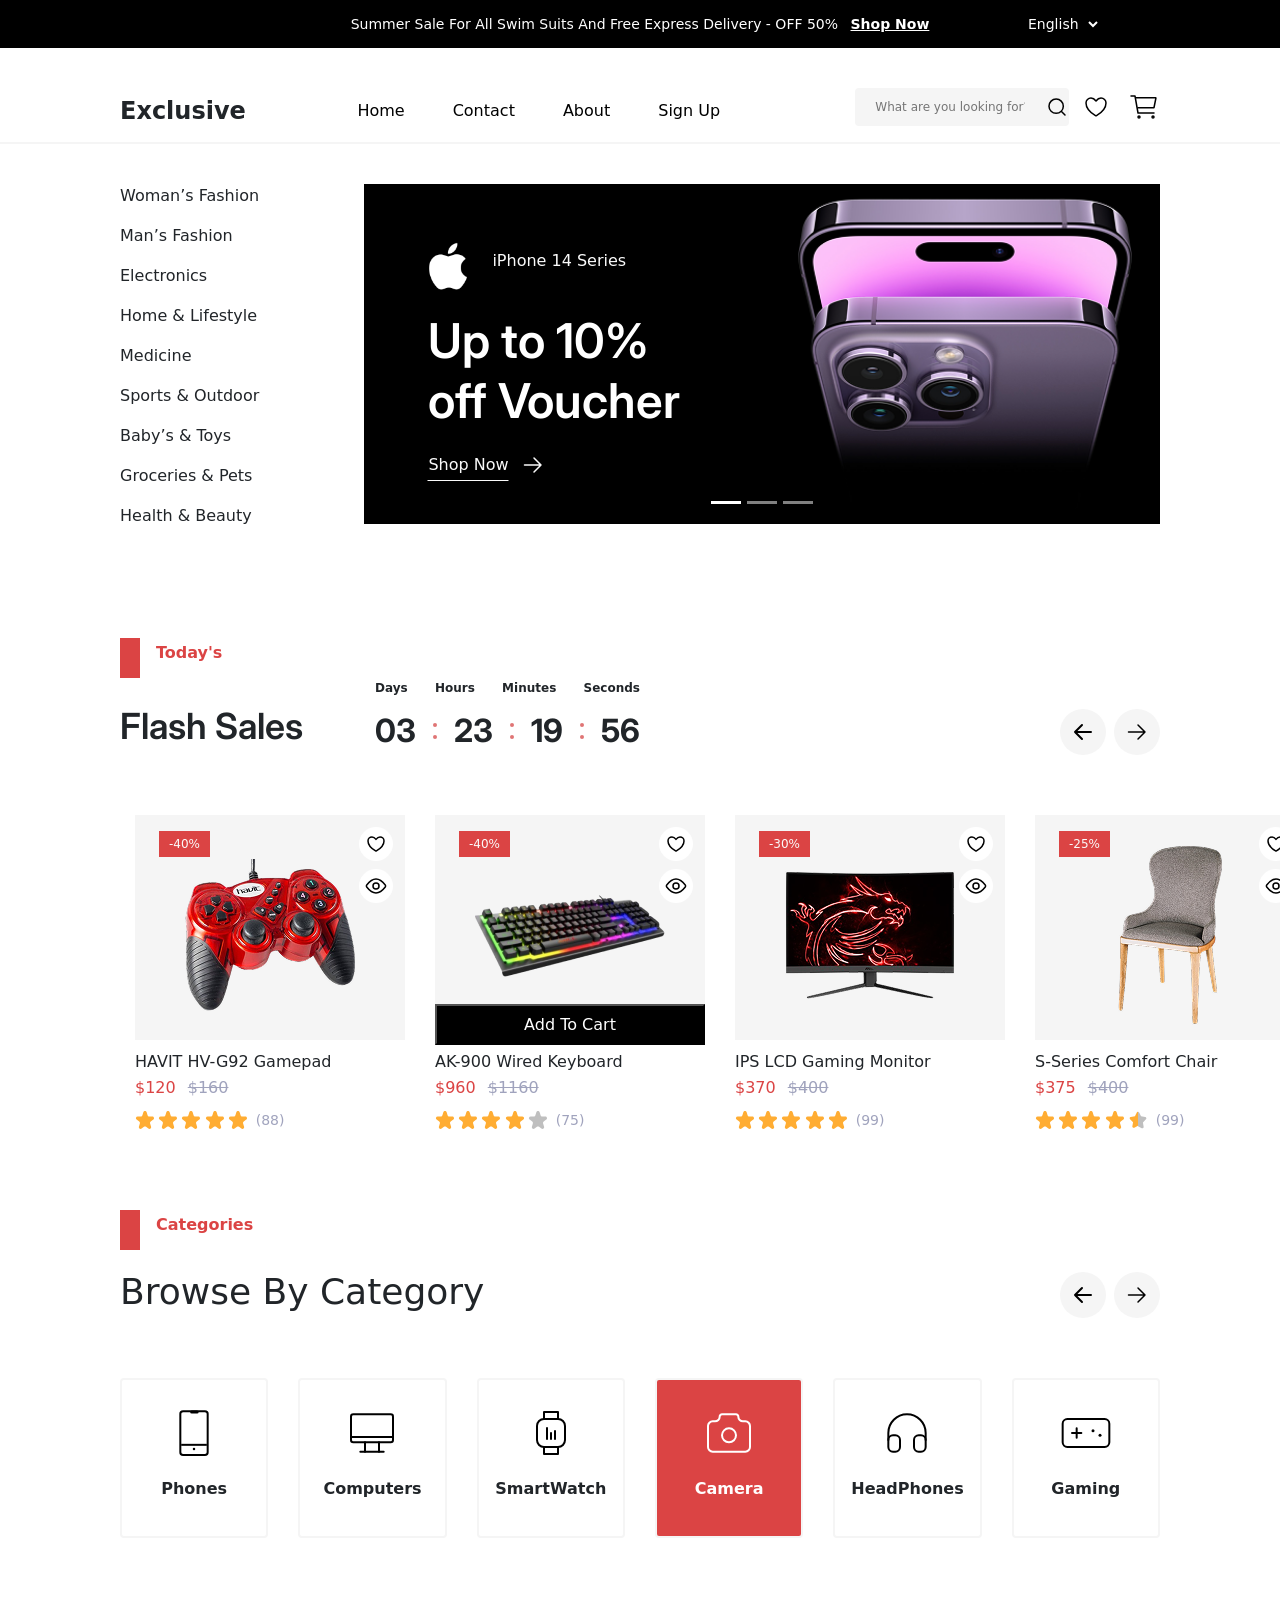
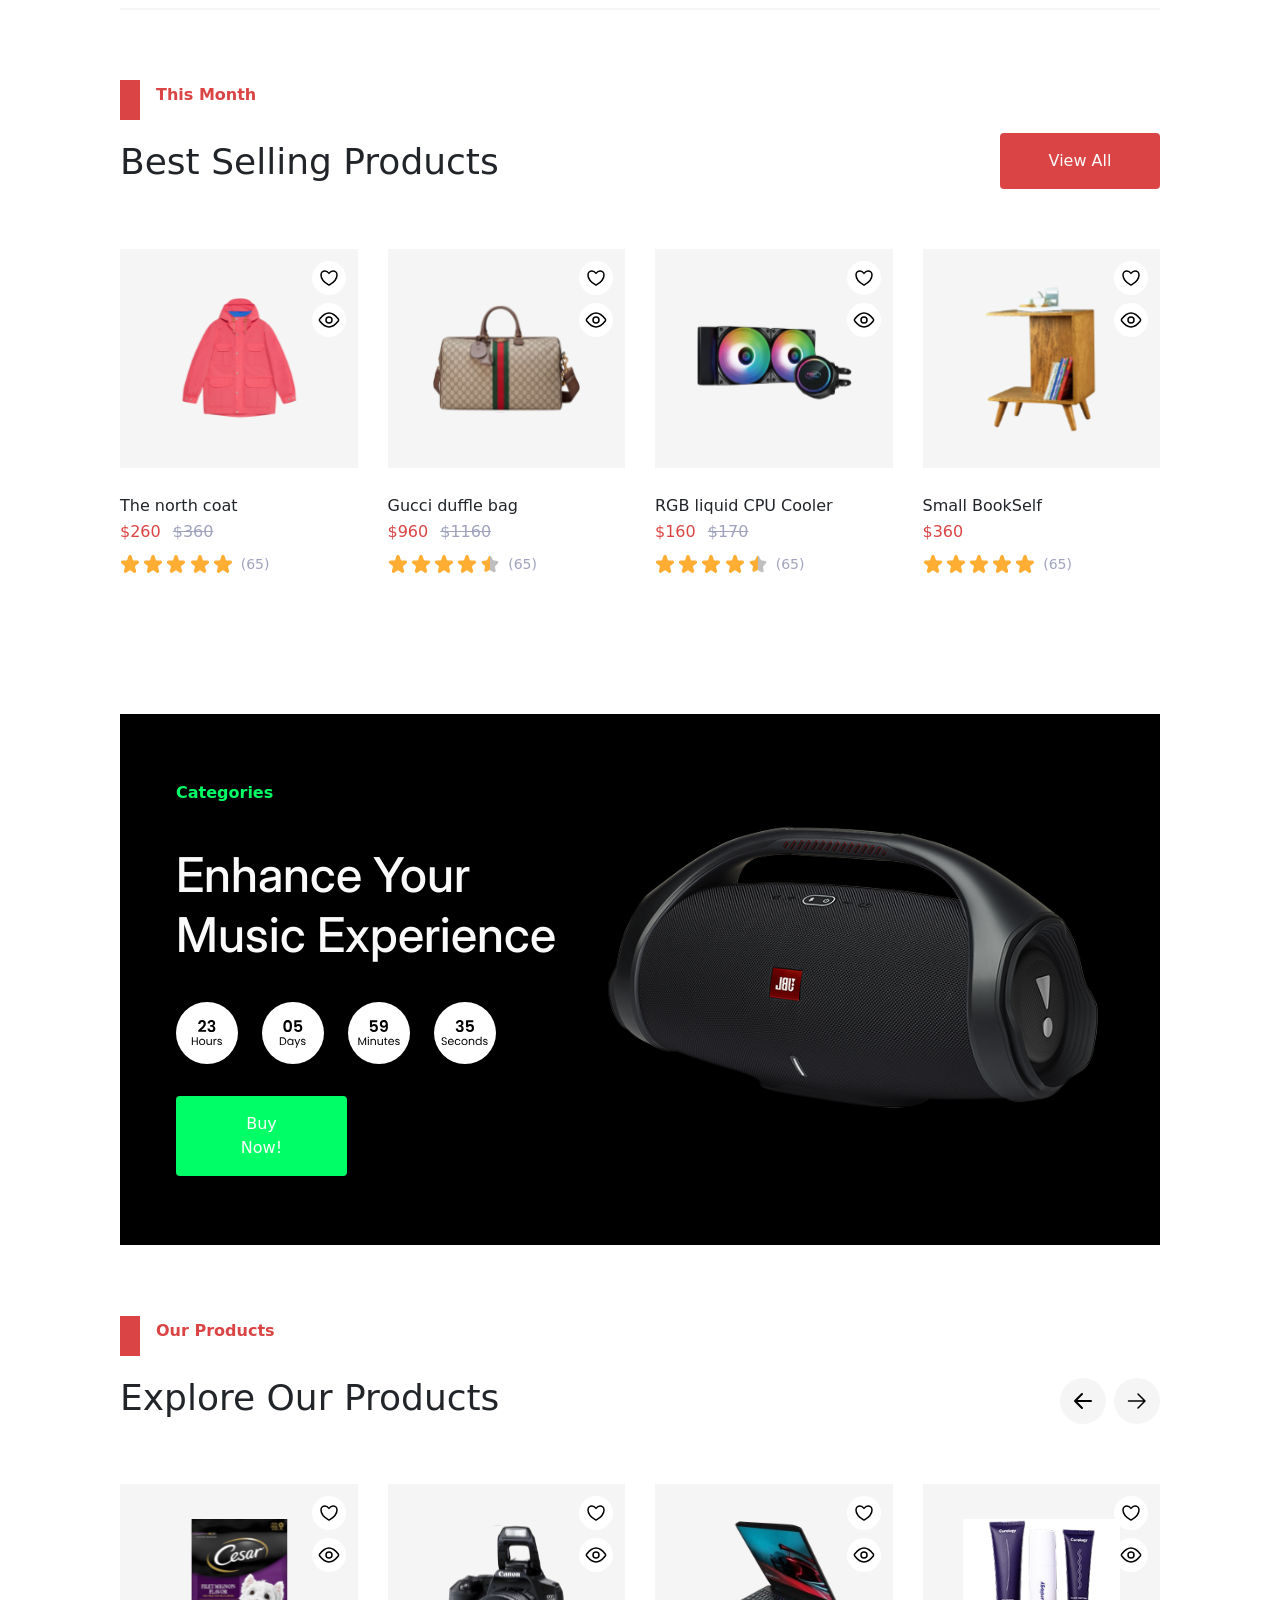
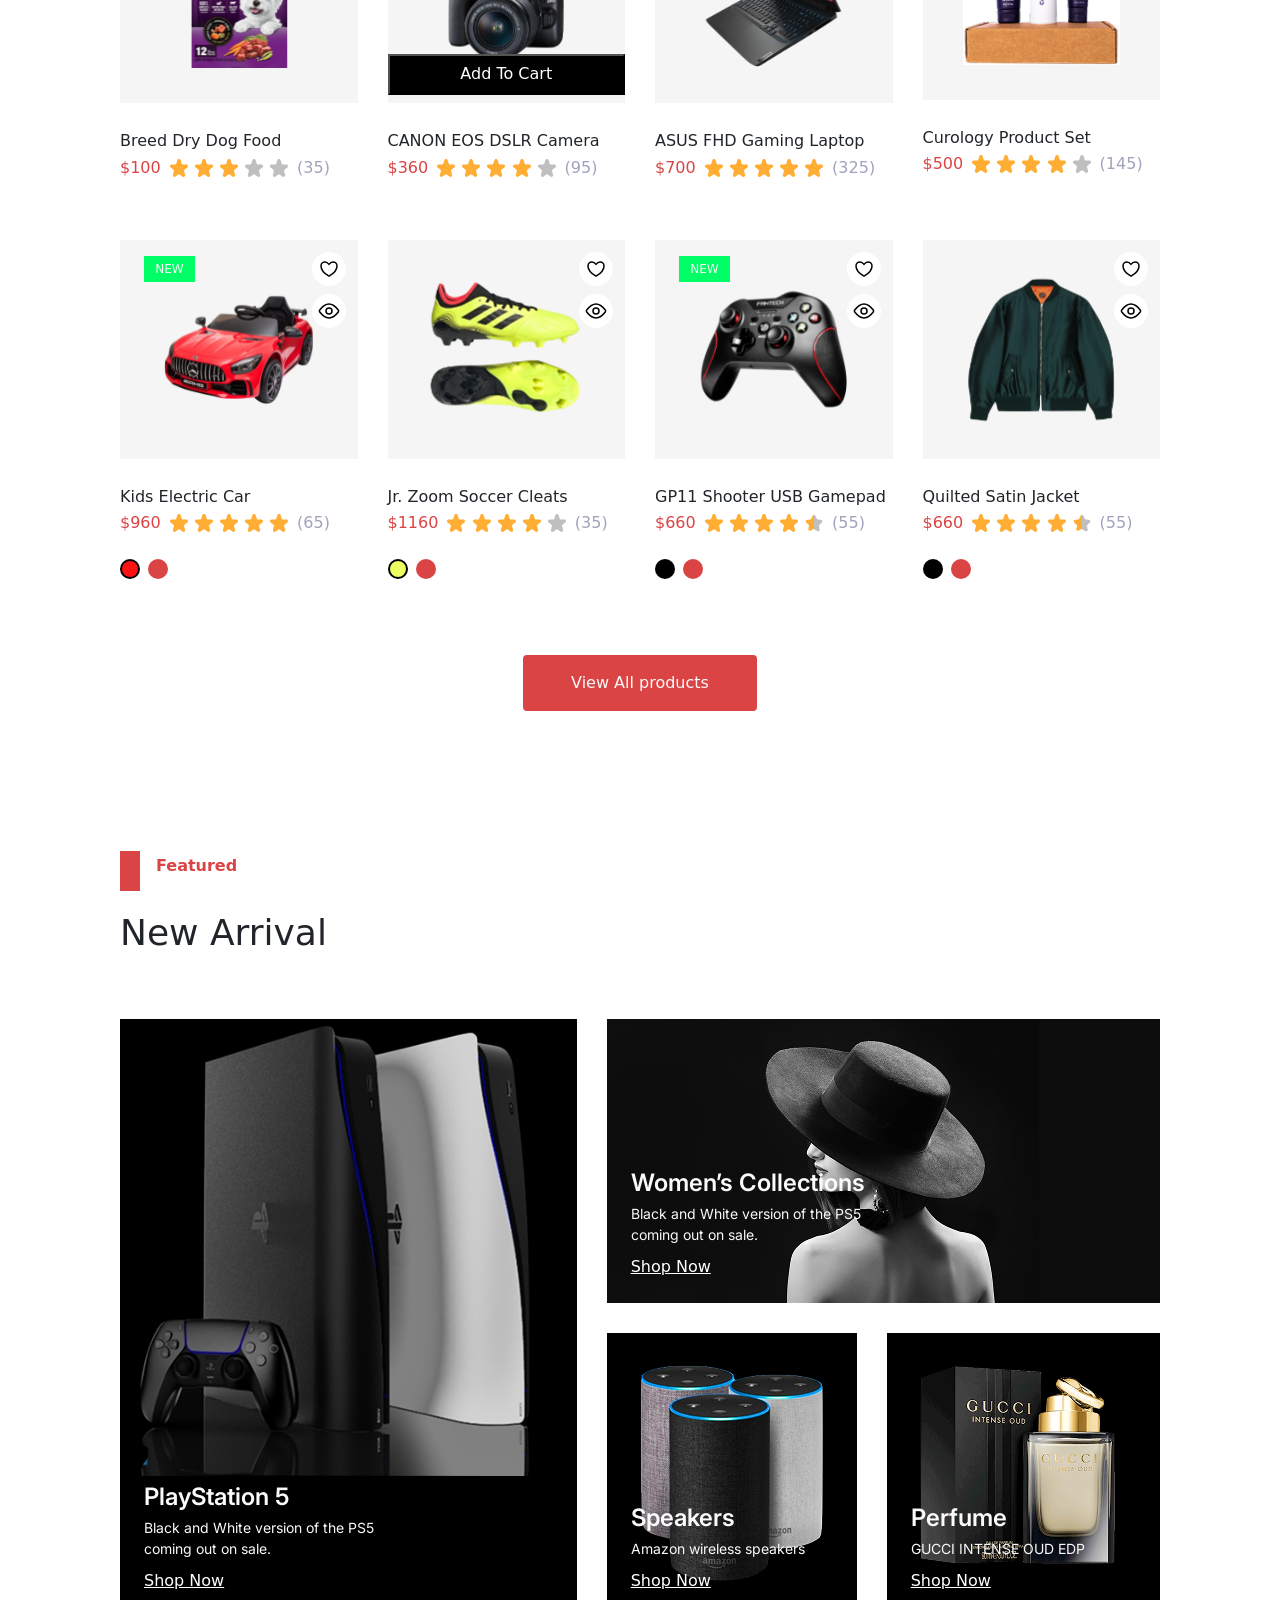
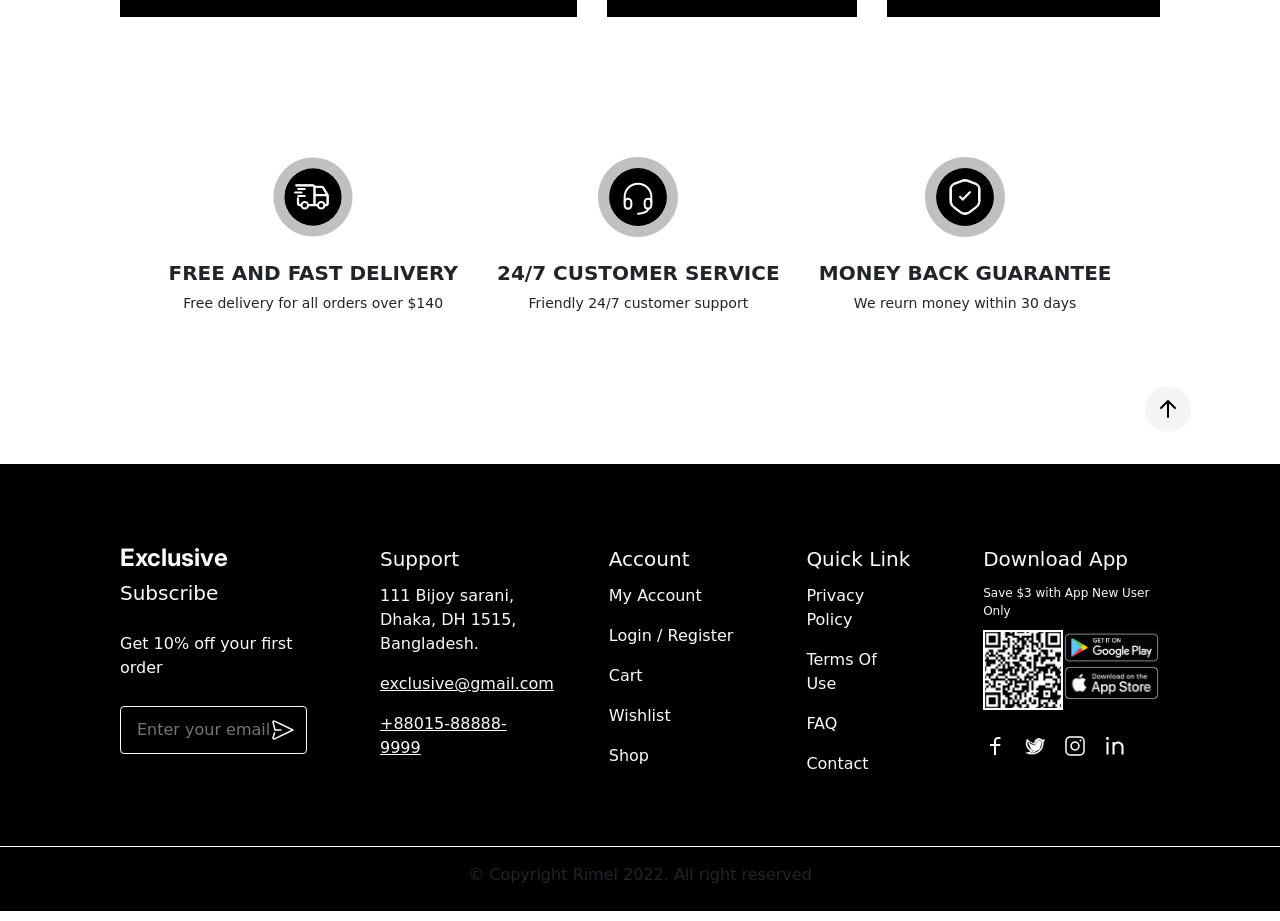
==== commit e84e143f: "Update Hero section by using Bootstrap" ====
--- a/index.html
+++ b/index.html
@@ -71,8 +71,7 @@
 </header>
 <main>
     <!-- Hero Section -->
-  <section class="hero-section">
-     <!-- Sidebar with categories-Bootstrap -->
+  <section class="hero-section section">
   <aside>
     <div class="categories-box">
 <ul class="categories-list">
@@ -88,28 +87,41 @@
 </ul>
 </div>
   </aside>
-   <!-- Hero Content-->
+   <!-- Hero Content, used Bootstrap-->
   <div class="hero-content">
-     <!-- Hero Text Section -->
-    <div class="hero-text">
-      <div class="hero-subtitles">
-        <img src="./images/Home/apple.svg" alt="apple" />
-        <p>iPhone 14 Series</p>
-      </div>
-      <div class="hero-title">
-        <h1>Up to 10% off Voucher</h1>
-      </div>
-      <div class="hero-button">
-        <a href="#" class="shopping-link">Shop Now</a>
-        <img src="./images/Home/write-arrow.svg" alt="right-arrow" />
-      </div>
-    </div>
-     <!-- Hero Image Section -->
-    <div class="hero-image">
-      <img src="./images/Home/hero-img.png" alt="mobile-img" />
-    </div>
-    <img src="./images/Home/hero-icons.svg" alt="navigation-buttons"  class="hero-icons"/>
-  </div>
+     <div id="carouselExampleCaptions" class="carousel slide">
+  <div class="carousel-indicators">
+    <button type="button" data-bs-target="#carouselExampleCaptions" data-bs-slide-to="0" class="active" aria-current="true" aria-label="Slide 1"></button>
+    <button type="button" data-bs-target="#carouselExampleCaptions" data-bs-slide-to="1" aria-label="Slide 2"></button>
+    <button type="button" data-bs-target="#carouselExampleCaptions" data-bs-slide-to="2" aria-label="Slide 3"></button>
+  </div>
+  <div class="carousel-inner">
+<div class="carousel-item active">
+  <div class="row no-gutters">
+    <!-- Left side (Text) -->
+    <div class="col-md-6 d-flex align-items-center text-side">
+      <div class="text-content">
+        <div class="hero-subtitles">
+          <img src="./images/Home/apple.svg" alt="apple-icon" />
+          <p>iPhone 14 Series</p>
+        </div>
+        <h1 class="hero-header">Up to 10% off Voucher</h1>
+        <div class="hero-btn">
+          <a href="#" class="shopping-link">Shop Now</a>
+          <img src="./images/Home/white-arrow.svg" alt="right-arrow" />
+        </div>
+      </div>
+    </div>
+
+    <!-- Right side (Image) -->
+    <div class="col-md-6 image-side">
+      <img src="./images/Home/hero-img.png" class="d-block w-100" alt="...">
+    </div>
+  </div>
+</div>
+  </div>
+</div>
+   </div>
   </section>
    <!-- flash-sales Section -->
 <section class="flash-sales-section">
--- a/styles/styles.css
+++ b/styles/styles.css
@@ -186,11 +186,10 @@
 
 /*aside*/
 .hero-section {
-  width: 79%;
   margin: 0 auto;
   display: grid;
-  grid-template-columns: 19% 79%;
-  gap: 2%;
+  grid-template-columns: 18.5% 76.5%;
+  gap: 5%;
   margin-bottom: 10rem;
   margin-top: 4rem;
 }
@@ -210,58 +209,75 @@
   cursor: pointer;
 }
 
-.dropdown-icon {
-  margin-left: 2rem;
-}
-
-.hero-content {
+.carousel-item {
   background-color: var(--color-black);
-  display: grid;
-  grid-template-columns: 40% 56%;
-  gap: 4%;
-  position: relative;
-}
-
-.hero-text {
-  padding-top: 5.8rem;
-  padding-left: 6.4rem;
+}
+
+/* Split the content in half */
+.text-side {
+  display: flex;
+  flex-direction: column;
+}
+
+.text-content {
+  padding: 5.8rem 3.8rem 4.7rem 6.4rem;
+  display: flex;
+  flex-direction: column;
+}
+
+.hero-subtitles {
+  display: flex;
+  gap: 2.4rem;
+  margin-bottom: 2rem;
+  justify-content: flex-start;
+}
+
+.hero-subtitles p {
+  font-size: 1.6rem;
+  line-height: 2.4;
   color: var(--color-light);
-  font-size: var(--font-medium-size);
-  line-height: 2.4rem;
-}
-
-.hero-subtitles {
-  display: flex;
-  align-items: center;
-  gap: var(--large-space);
-}
-
-.hero-subtitles p {
-  margin: 0;
-}
-
-.hero-image img {
-  width: 100%;
-}
-
-.hero-title h1 {
+}
+
+.hero-header {
+  font-size: 4.8rem;
   font-family: 'Inter', sans-serif;
-  font-size: 4.8rem;
-  line-height: 6rem;
   font-weight: 600;
   letter-spacing: 4%;
-  margin-top: 2rem;
+  color: var(--primary-color);
   margin-bottom: 2.2rem;
+  line-height: 6rem;
+}
+
+.hero-btn {
+  display: flex;
+  align-items: center;
+  gap: 1.2rem;
 }
 
 .shopping-link {
+  font-size: 1.6rem;
+  line-height: 2.4rem;
+  font-weight: 500;
   color: var(--color-light);
-}
-
-.hero-icons {
+  text-decoration: none;
+  position: relative;
+  cursor: pointer;
+}
+
+.shopping-link::after {
+  content: "";
   position: absolute;
-  left: 39.5%;
-  bottom: 1.1rem;
+  bottom: -4px;
+  left: 50%;
+  transform: translateX(-50%);
+  width: 8.1rem;
+  height: 1px;
+  background-color: var(--color-light);
+}
+
+.image-side img {
+  object-fit: cover;
+  height: 100%;
 }
 
 /*Flash Sales */
--- a/styles/responsive.css
+++ b/styles/responsive.css
@@ -1,4 +1,4 @@
-/*Screen size  768px */
+/*Screen size  1024px */
 @media (max-width: 1024px) {
   .nav-buttons__search {
     width: 80%;
@@ -15,36 +15,14 @@
     width: 90%;
   }
 
+  .text-content {
+    padding: 4rem;
+  }
+
   .categories-list {
     display: grid;
     grid-template-columns: repeat(5, 1fr);
     gap: 1rem;
-  }
-
-  .hero-content {
-    display: flex;
-    flex-direction: column;
-    align-items: center;
-    justify-content: center;
-  }
-
-  .hero-text {
-    margin-bottom: var(--large-space);
-    padding-left: 0;
-    padding-top: var(--large-space);
-  }
-
-  .hero-subtitles {
-    justify-content: center;
-  }
-
-  .hero-title {
-    margin: 0 auto;
-    text-align: center;
-  }
-
-  .hero-button {
-    text-align: center;
   }
 
   .flash-sales-header {
@@ -223,6 +201,11 @@
 }
 
 @media (max-width: 480px) {
+  .text-content {
+    align-items: center;
+    text-align: center;
+  }
+
   .dropdown-link {
     font-size: 1.2rem;
   }
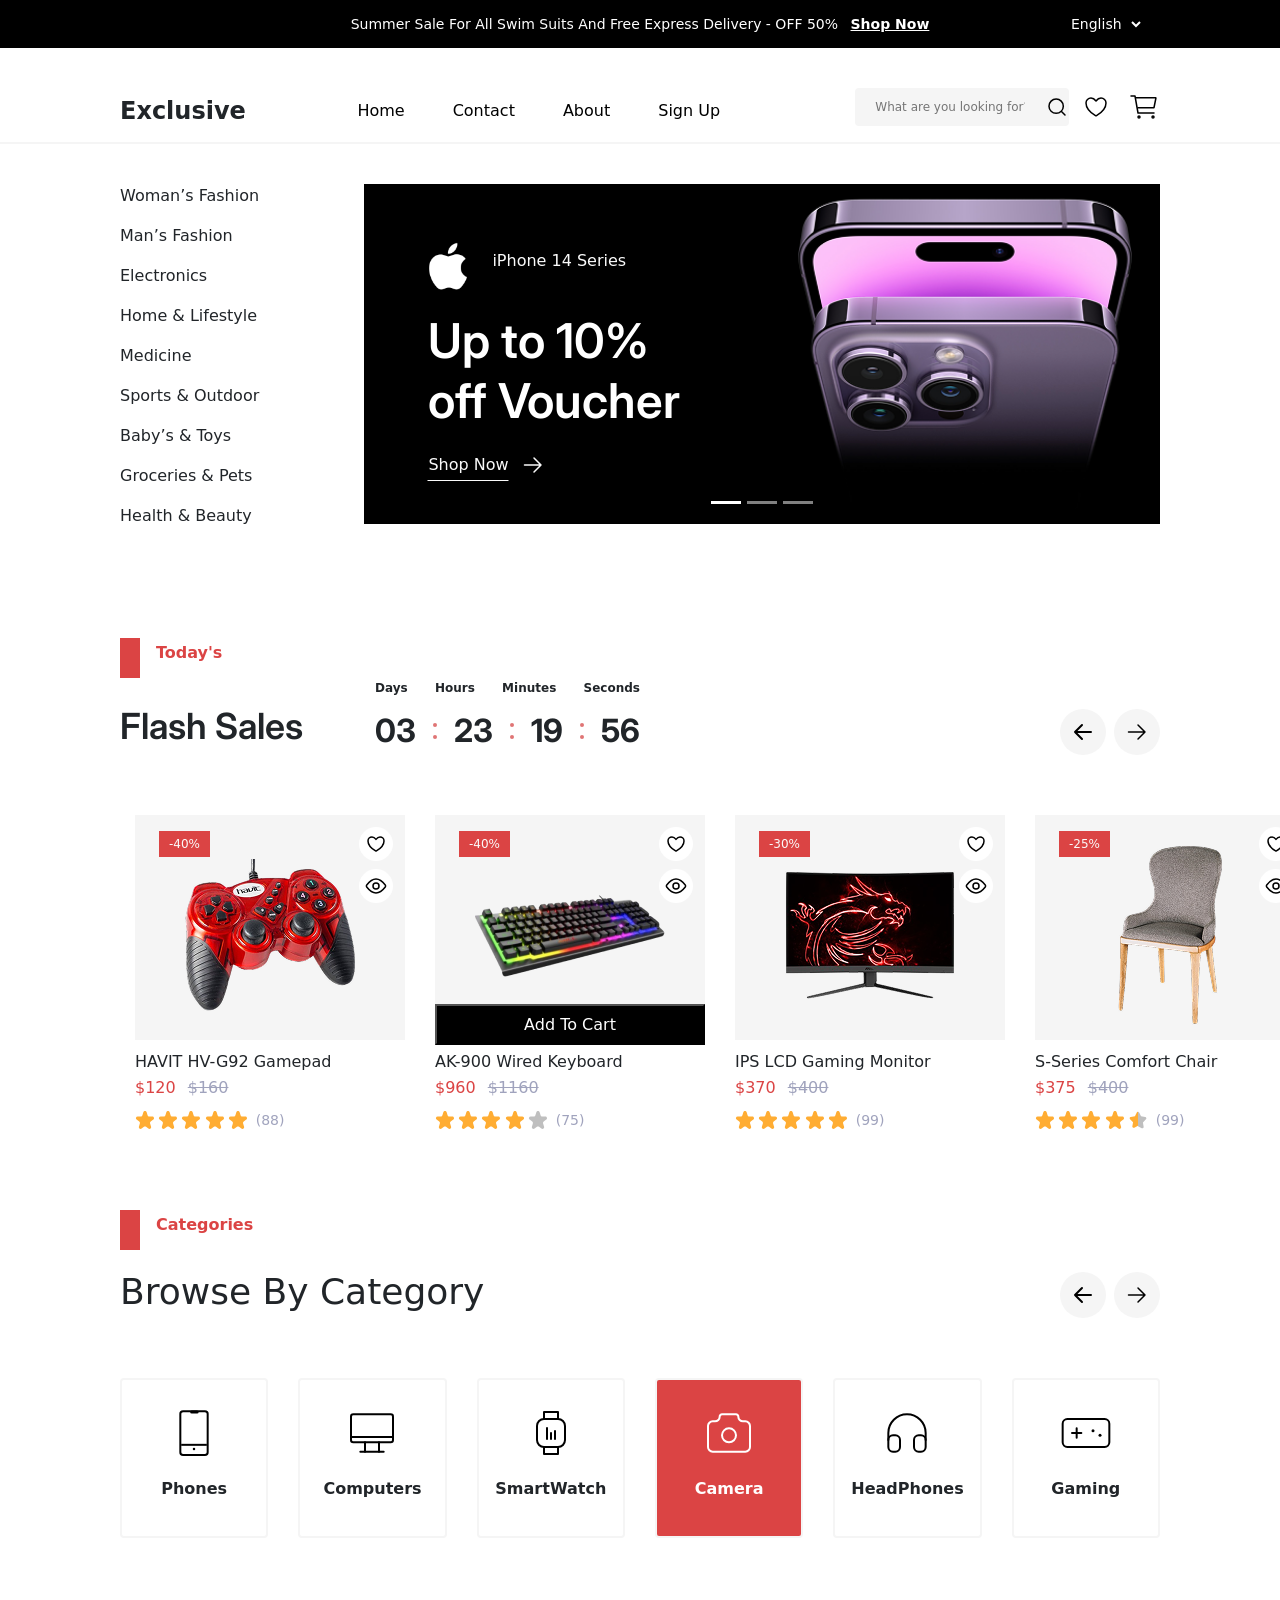
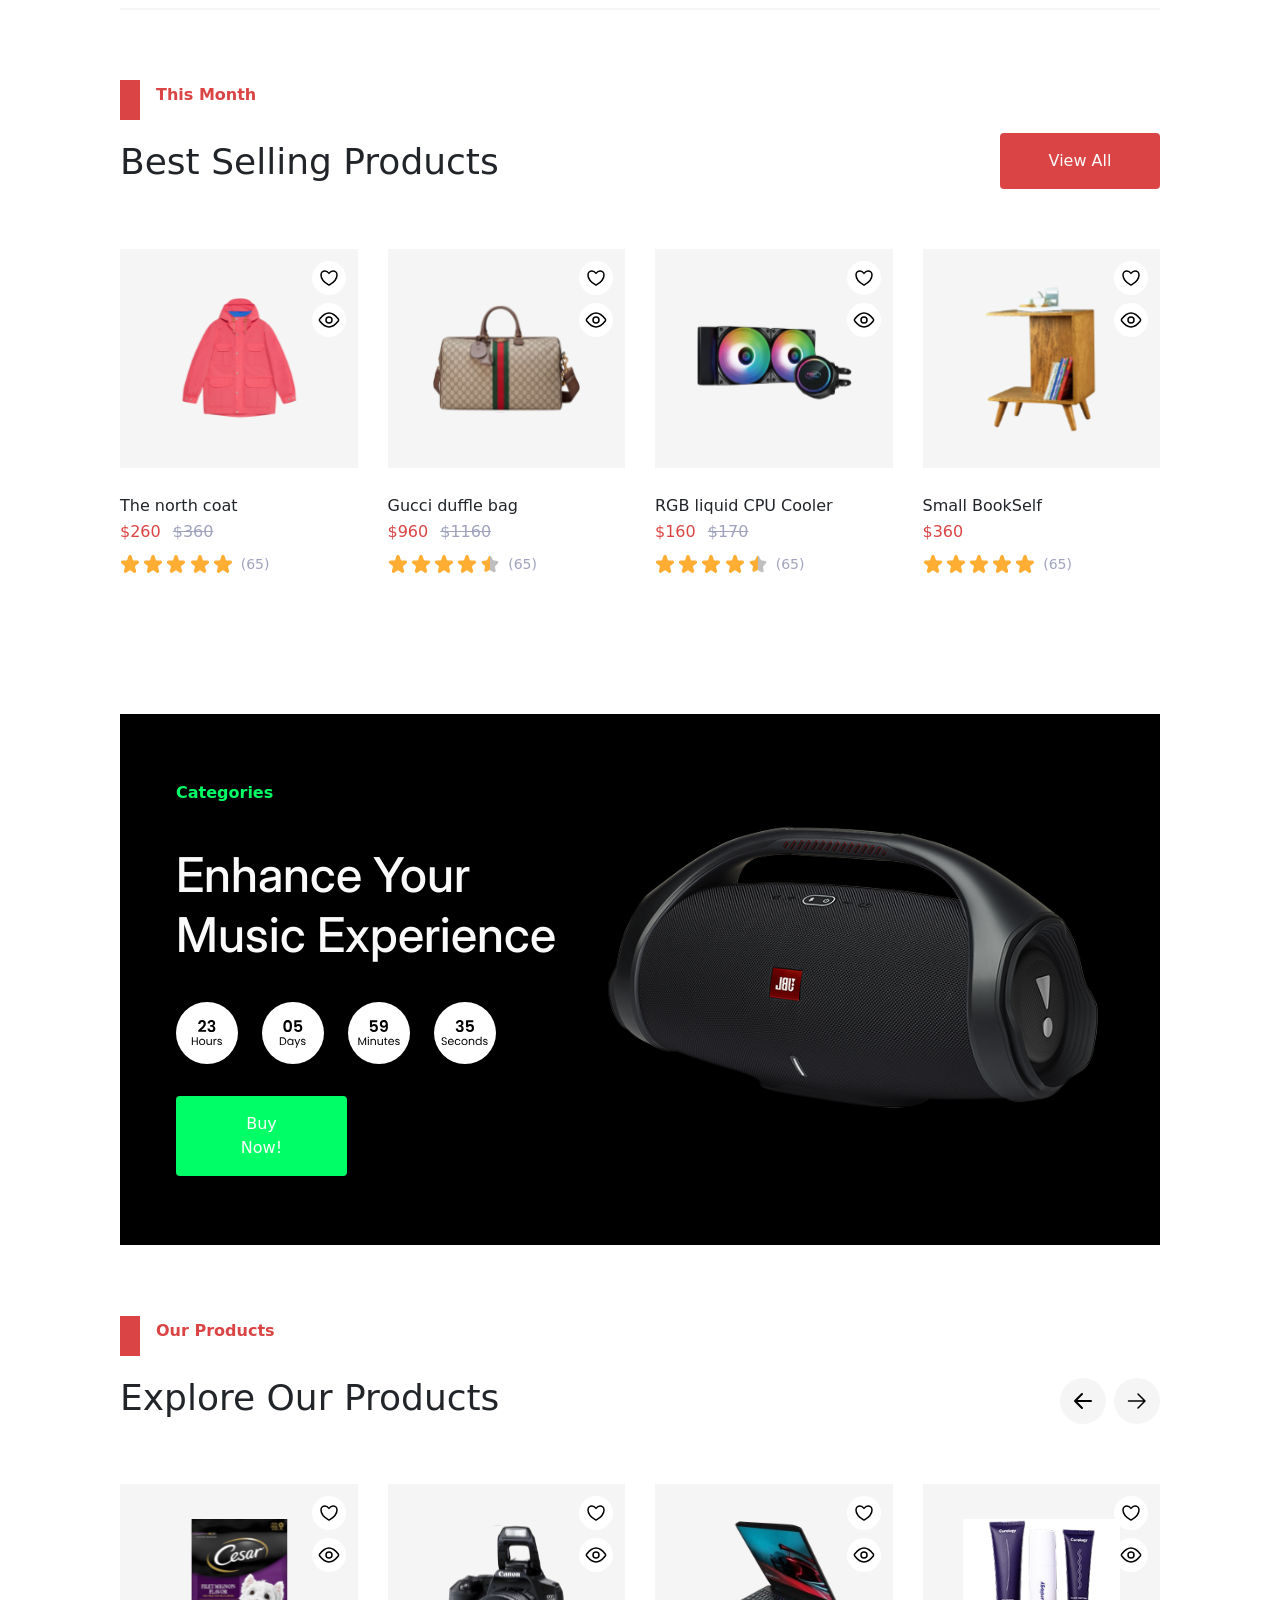
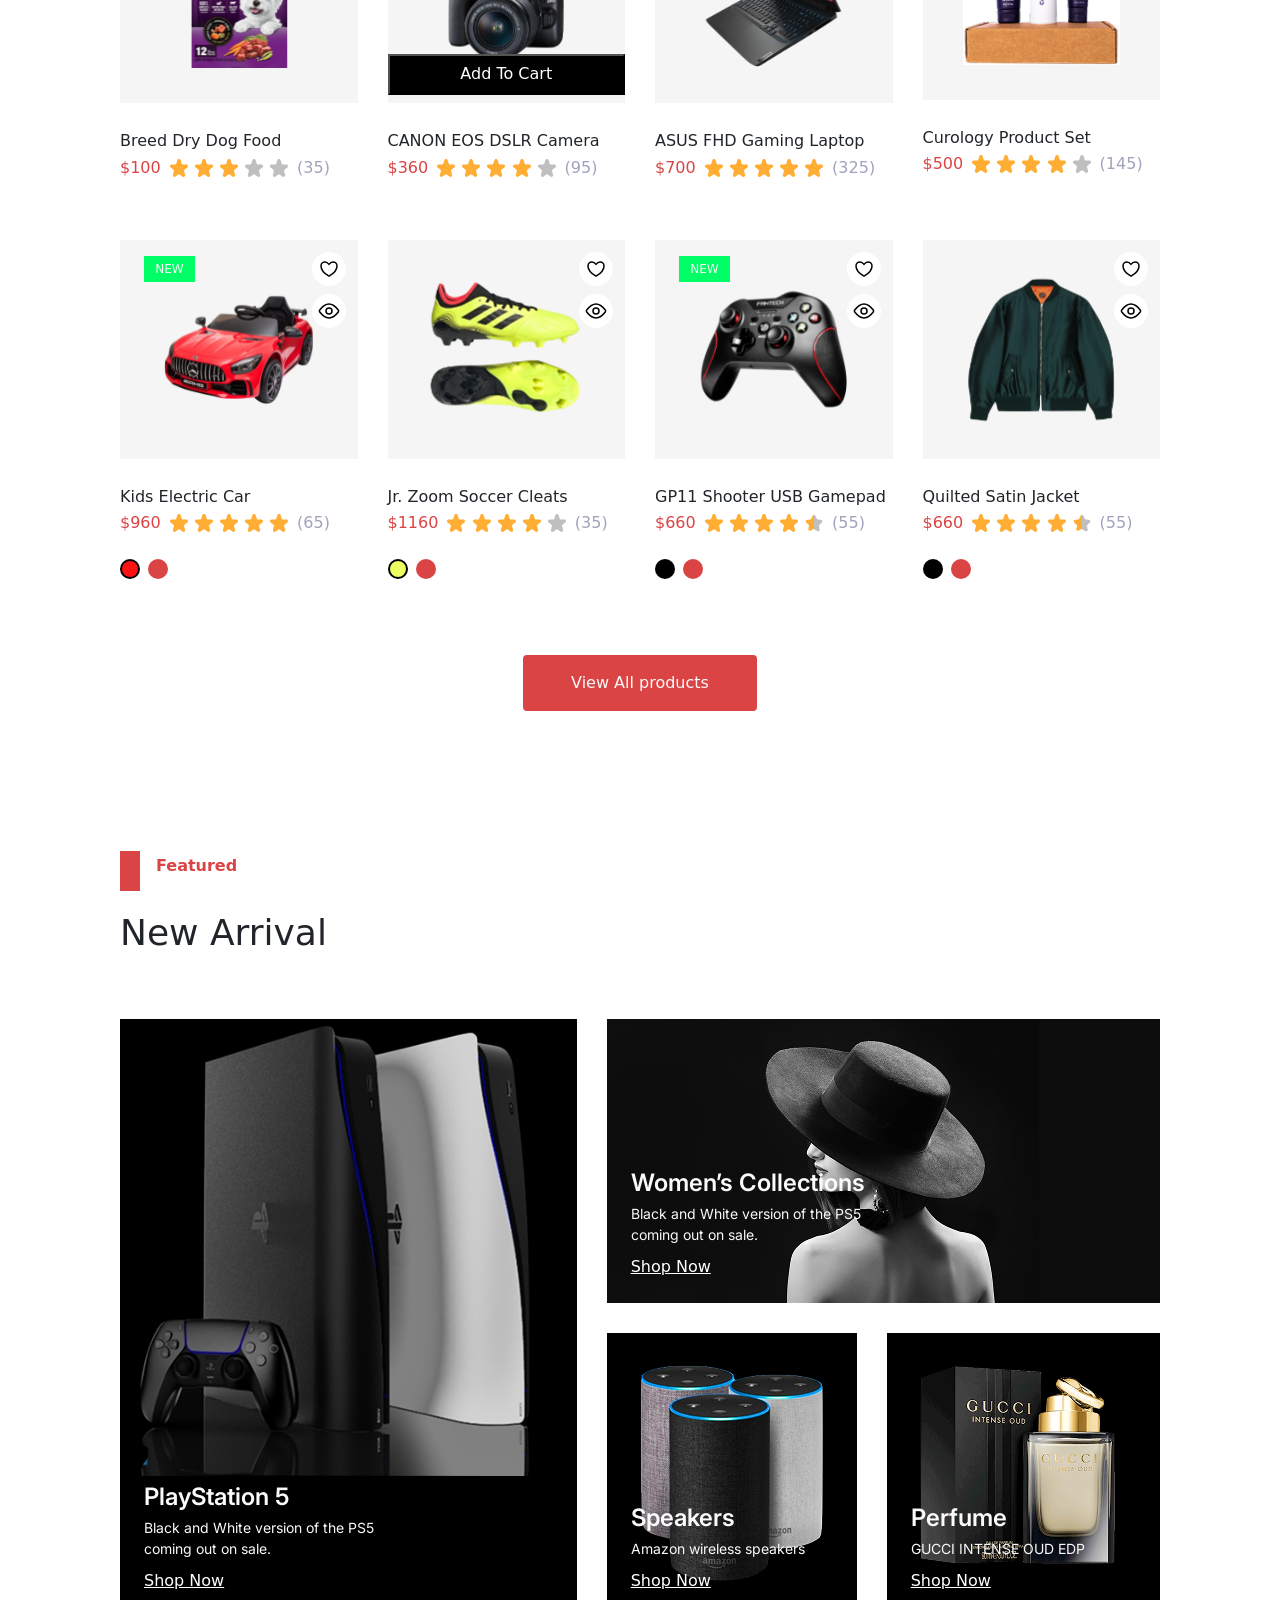
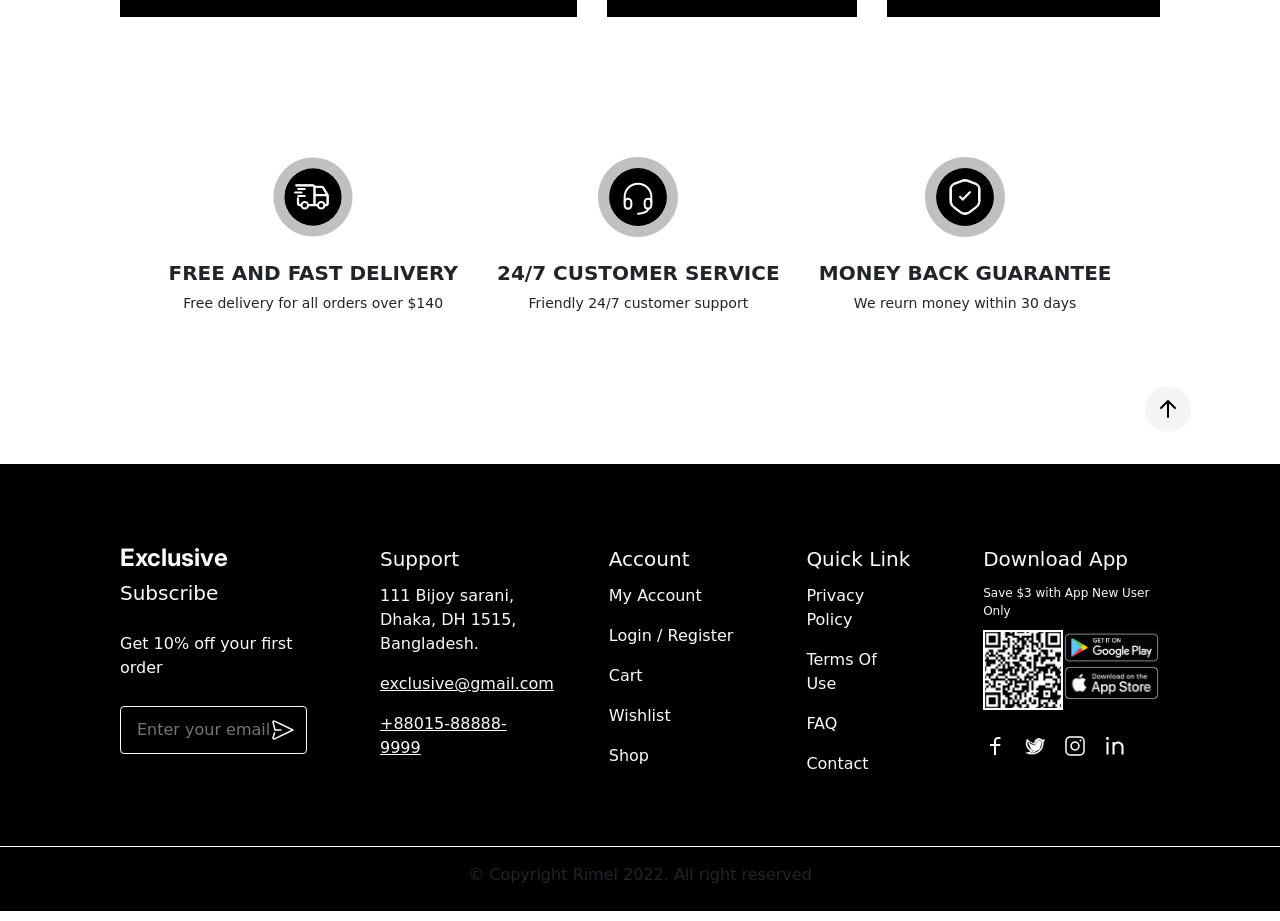
==== commit cb3f3972: "Add Burger menu functionality" ====
--- a/index.html
+++ b/index.html
@@ -12,14 +12,7 @@
 <body>
   <!-- Header-->
  <header class="header">
-  <!-- Header Box containing the promotion text and shop now link -->
- <div class="header__box">
-  <p class="header__text">
-    Summer Sale For All Swim Suits And Free Express Delivery - OFF 50% 
-    <a href="#shopnow" class="hero__shop-now-link">Shop Now</a>
-  </p>
-</div>
-<div class="dropdown">
+  <div class="dropdown">
     <select id="language-select" class="dropdown-select">
       <option value="english" selected>English</option>
       <option value="french">French</option>
@@ -28,6 +21,14 @@
       <option value="italian">Italian</option>
     </select>
   </div>
+  <!-- Header Box containing the promotion text and shop now link -->
+ <div class="header__box">
+  <p class="header__text">
+    Summer Sale For All Swim Suits And Free Express Delivery - OFF 50% 
+    <a href="#shopnow" class="hero__shop-now-link">Shop Now</a>
+  </p>
+</div>
+
    <!-- Header Bottom Box containing the navigation bar and buttons -->
   <div class="header__bottom-box">
      <!-- Navigation Bar with menu items -->
@@ -49,25 +50,34 @@
     <img src="./images/Home/search.svg" class="nav-buttons__search-icon" alt="search-icon" />
   </div>
   <div class="nav-buttons__icons">
-   <a href="wishlist.html">
+   <a href="./wishlist.html">
   <img src="./images/Home/Wishlist.svg" class="nav-buttons__wishlist-icon" alt="wishlist-icon" />
 </a>
     <img src="./images/Home/basket.svg" class="nav-buttons__basket-icon" alt="basket-icon" />
   </div>
 </div>
   </div>
-  <!-- Dropdown Menu for mobile and ipad version -->
-<div class="drop-menu">
- <ul class="navbar__list dropdown-list">
-      <li><a href="#home" class="navbar__link dropdown-link">Home</a></li>
-      <li><a href="#contact" class="navbar__link dropdown-link">Contact</a></li>
-     <li><a href="about.html" class="navbar__link dropdown-link">About</a></li>
-      <li><a href="#signup" class="navbar__link navbar__link--signup dropdown-link">Sign Up</a></li>
-      <li><a href="wishlist.html">
+<div class="burger-menu" id="burger-menu">
+        <div class="burger-menu-bar"></div>
+        <div class="burger-menu-bar"></div>
+        <div class="burger-menu-bar"></div>
+    </div>
+    <div class="burger-navigation">
+<ul class="burger-navigation-list">
+   <li><a href="./index.html" class="navbar__link">Home</a></li>
+      <li><a href="#contact" class="navbar__link">Contact</a></li>
+     <li><a href="./about.html" class="navbar__link">About</a></li>
+      <li><a href="#signup" class="navbar__link navbar__link--signup">Sign Up</a></li>
+      <li></li>
+</ul>
+     <input type="text" placeholder="What are you looking for?" class="burger-navigation-input"> 
+     <div>
+      <a href="./wishlist.html">
   <img src="./images/Home/Wishlist.svg" class="nav-buttons__wishlist-icon" alt="wishlist-icon" />
-</a></li>
-    </ul>
-</div>
+</a>
+<img src="./images/Home/basket.svg" class="nav-buttons__basket-icon" alt="basket-icon" />
+</div>
+    </div>
 </header>
 <main>
     <!-- Hero Section -->
@@ -957,5 +967,6 @@
     </div>
   </footer>
   <script src="https://cdn.jsdelivr.net/npm/bootstrap@5.3.3/dist/js/bootstrap.bundle.min.js" integrity="sha384-YvpcrYf0tY3lHB60NNkmXc5s9fDVZLESaAA55NDzOxhy9GkcIdslK1eN7N6jIeHz" crossorigin="anonymous"></script>
+<script src="./script.js"></script>
 </body>
 </html>
--- a/styles/styles.css
+++ b/styles/styles.css
@@ -25,6 +25,7 @@
   --color-yellow: #EEFF61;
   --border-radius: 4px;
   --small-gap: 8px;
+  --small-font-size: 1.2rem;
   --font-medium-size: 1.6rem;
   --font-large-size: 2.4rem;
   --medium-space: 1.6rem;
@@ -78,6 +79,7 @@
   padding-top: 1.2rem;
   font-size: 1.4rem;
   background-color: var(--color-black);
+  position: relative;
 }
 
 .header__box p {
@@ -99,10 +101,13 @@
   display: flex;
   align-items: center;
   position: absolute;
-  margin-left: 80%;
-  top: -3.6rem;
+  right: 13.6rem;
+  top: 1.2rem;
   height: 2.4rem;
   font-size: 1.4rem;
+  cursor: pointer;
+  outline: none;
+  z-index: 1;
 }
 
 .header__bottom-box {
@@ -176,12 +181,41 @@
   gap: var(--medium-space);
 }
 
-.drop-menu {
+.burger-menu,
+.burger-navigation {
   display: none;
+}
+
+.burger-menu-bar {
+  height: 4px;
+  width: 4rem;
+  background-color: white;
+  transition: all 0.3s ease;
+  margin: 4px 0;
+}
+
+.active {
+  display: flex;
+}
+
+.burger-menu.active .burger-menu-bar:nth-child(1) {
+  transform: rotate(45deg);
+  top: 10px;
+  transform-origin: center;
+  z-index: 100;
   position: absolute;
-  right: 0%;
-  width: 70%;
-  z-index: 100;
+}
+
+.burger-menu.active .burger-menu-bar:nth-child(2) {
+  opacity: 0;
+}
+
+.burger-menu.active .burger-menu-bar:nth-child(3) {
+  transform: rotate(-45deg);
+  top: 10px;
+  transform-origin: center;
+  z-index: 1000;
+  position: absolute;
 }
 
 /*aside*/
--- a/styles/responsive.css
+++ b/styles/responsive.css
@@ -1,9 +1,17 @@
 /*Screen size  1024px */
 @media (max-width: 1024px) {
+  .header__bottom-box {
+    width: 90%;
+  }
+
+  .header__box {
+    justify-content: flex-start;
+    padding-left: 13.6rem;
+  }
+
   .nav-buttons__search {
+    padding-right: var(--large-space);
     width: 80%;
-    padding-left: 0.5rem;
-    padding-right: 2rem;
   }
 
   .section {
@@ -13,6 +21,12 @@
   .hero-section {
     grid-template-columns: 1fr;
     width: 90%;
+    margin-top: 10rem;
+  }
+
+  .wishlist-section,
+  .about-section {
+    margin-top: 10rem;
   }
 
   .text-content {
@@ -90,12 +104,32 @@
 /*Screen size  768px */
 @media (max-width: 768px) {
   .header {
+    width: 100%;
+    height: 7.2rem;
     background-color: var(--secondary-color);
-    padding-top: 1.2rem;
-    height: 7.2rem;
-    display: flex;
-    align-items: center;
-    justify-content: center;
+    display: flex;
+    flex-direction: column;
+    border-bottom: none;
+    position: fixed;
+    top: 0;
+    z-index: 100;
+  }
+
+  .dropdown-select {
+    left: 2.4rem;
+    width: 7.2rem;
+    top: 2.4rem;
+    background-color: var(--secondary-color);
+  }
+
+  .burger-menu {
+    position: absolute;
+    display: flex;
+    flex-direction: column;
+    top: 1.6rem;
+    right: 2.4rem;
+    z-index: 100;
+    cursor: pointer;
   }
 
   .header__bottom-box,
@@ -103,26 +137,50 @@
     display: none;
   }
 
-  .drop-menu {
-    display: block;
-    width: 100%;
-    padding: 1.2rem;
-  }
-
-  .dropdown {
-    display: none;
-  }
-
-  .dropdown-list {
-    display: flex;
-    align-items: center;
-    justify-content: space-between;
-  }
-
-  .dropdown-link {
-    font-size: var(--font-medium-size);
+  .burger-navigation {
+    opacity: 0;
+    transform: translateX(100%);
+    gap: var(--large-space);
+    background-color: var(--secondary-color);
+    width: 40%;
+    top: 0;
+    right: 0;
+    height: 100vh;
+    padding: 2.4rem;
+    position: fixed;
+    z-index: 10;
+    transition: opacity 0.3s ease-out, transform 0.3s ease-out;
+    display: flex;
+    flex-direction: column;
+    align-items: center;
+    justify-content: center;
+  }
+
+  .burger-menu.active+.burger-navigation {
+    opacity: 1;
+    transform: translateX(0);
+  }
+
+
+  .burger-navigation-list {
+    display: flex;
+    flex-direction: column;
+    align-items: center;
+    padding: 0;
+    gap: var(--large-space);
+  }
+
+  .navbar__link {
+    font-size: var(--font-large-size);
     font-weight: 500;
-    color: var(--primary-color);
+  }
+
+  .burger-navigation-input {
+    padding: var(--medium-space);
+    width: 80%;
+    border-radius: var(--border-radius);
+    border: none;
+    font-size: var(--small-font-size);
   }
 
   .categories-list {
@@ -233,4 +291,8 @@
   .products-container {
     grid-template-columns: 1fr;
   }
+
+  .burger-navigation {
+    width: 60%;
+  }
 }
